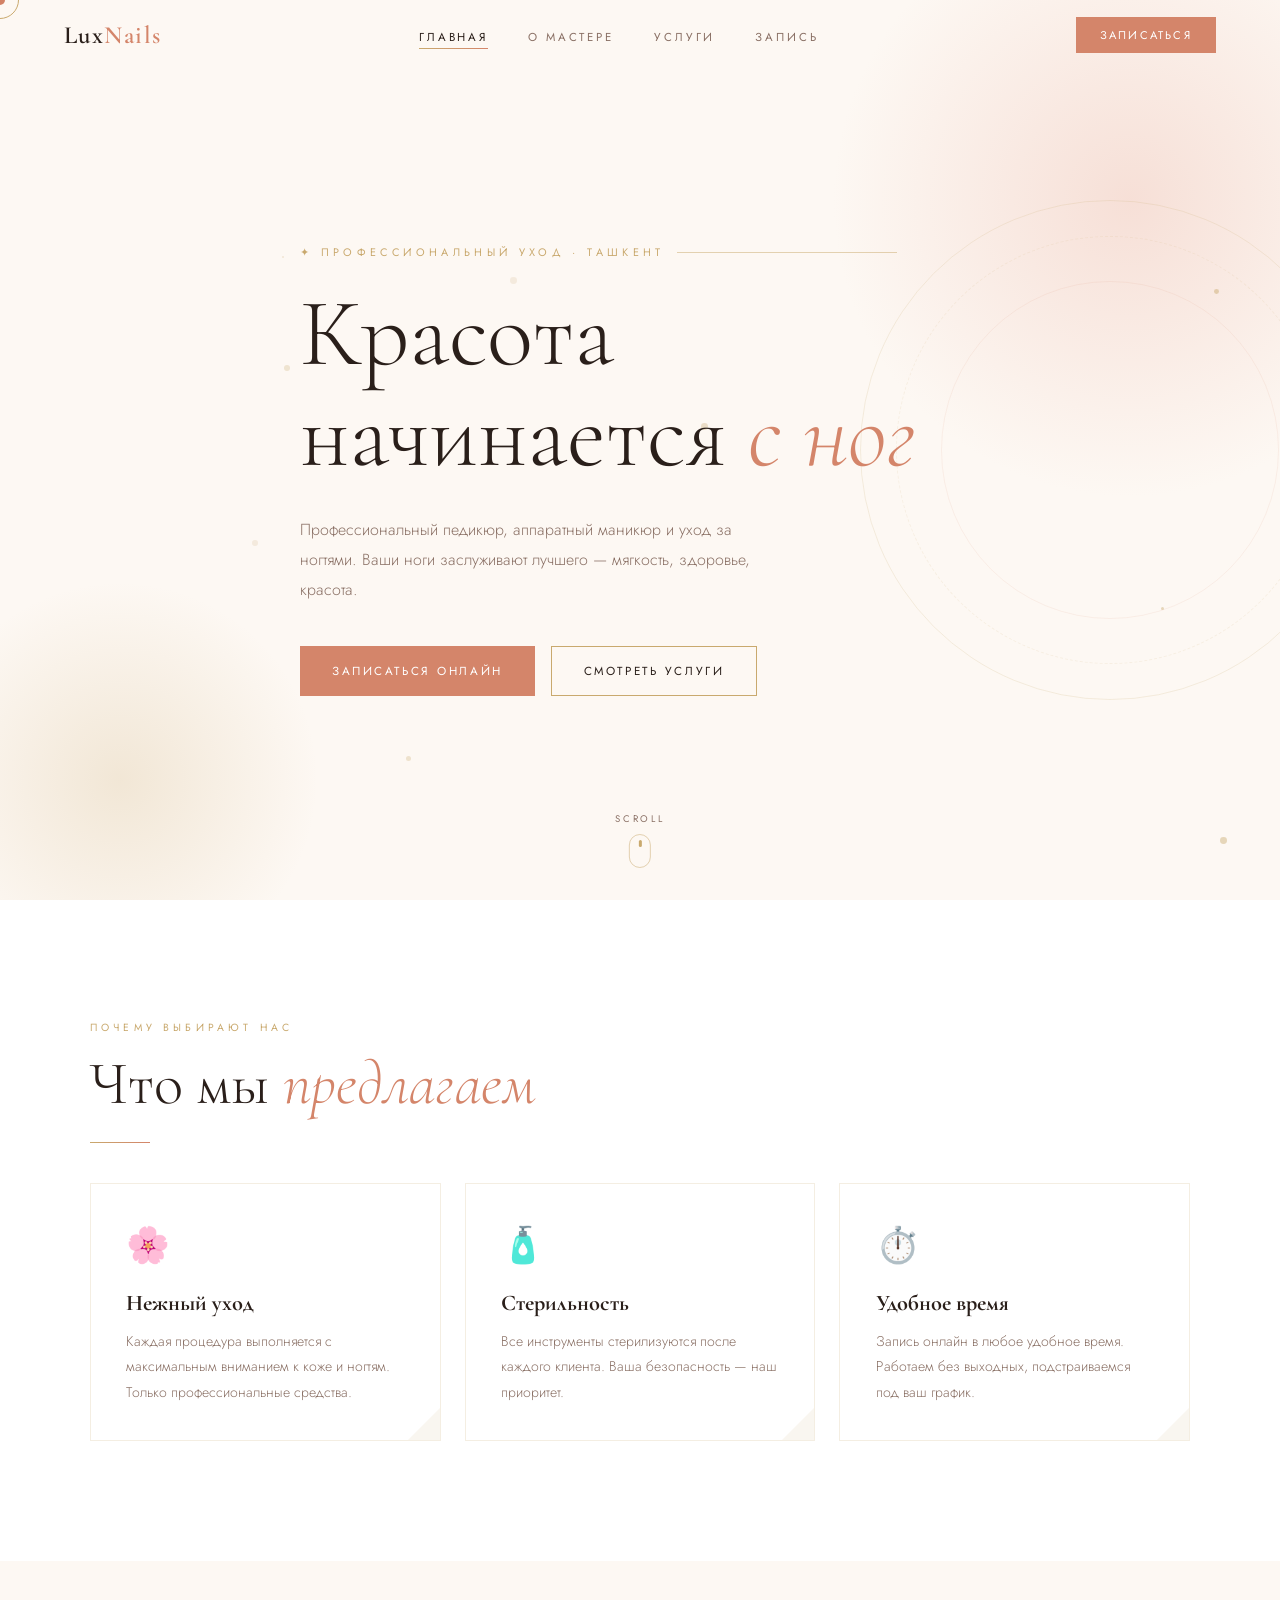
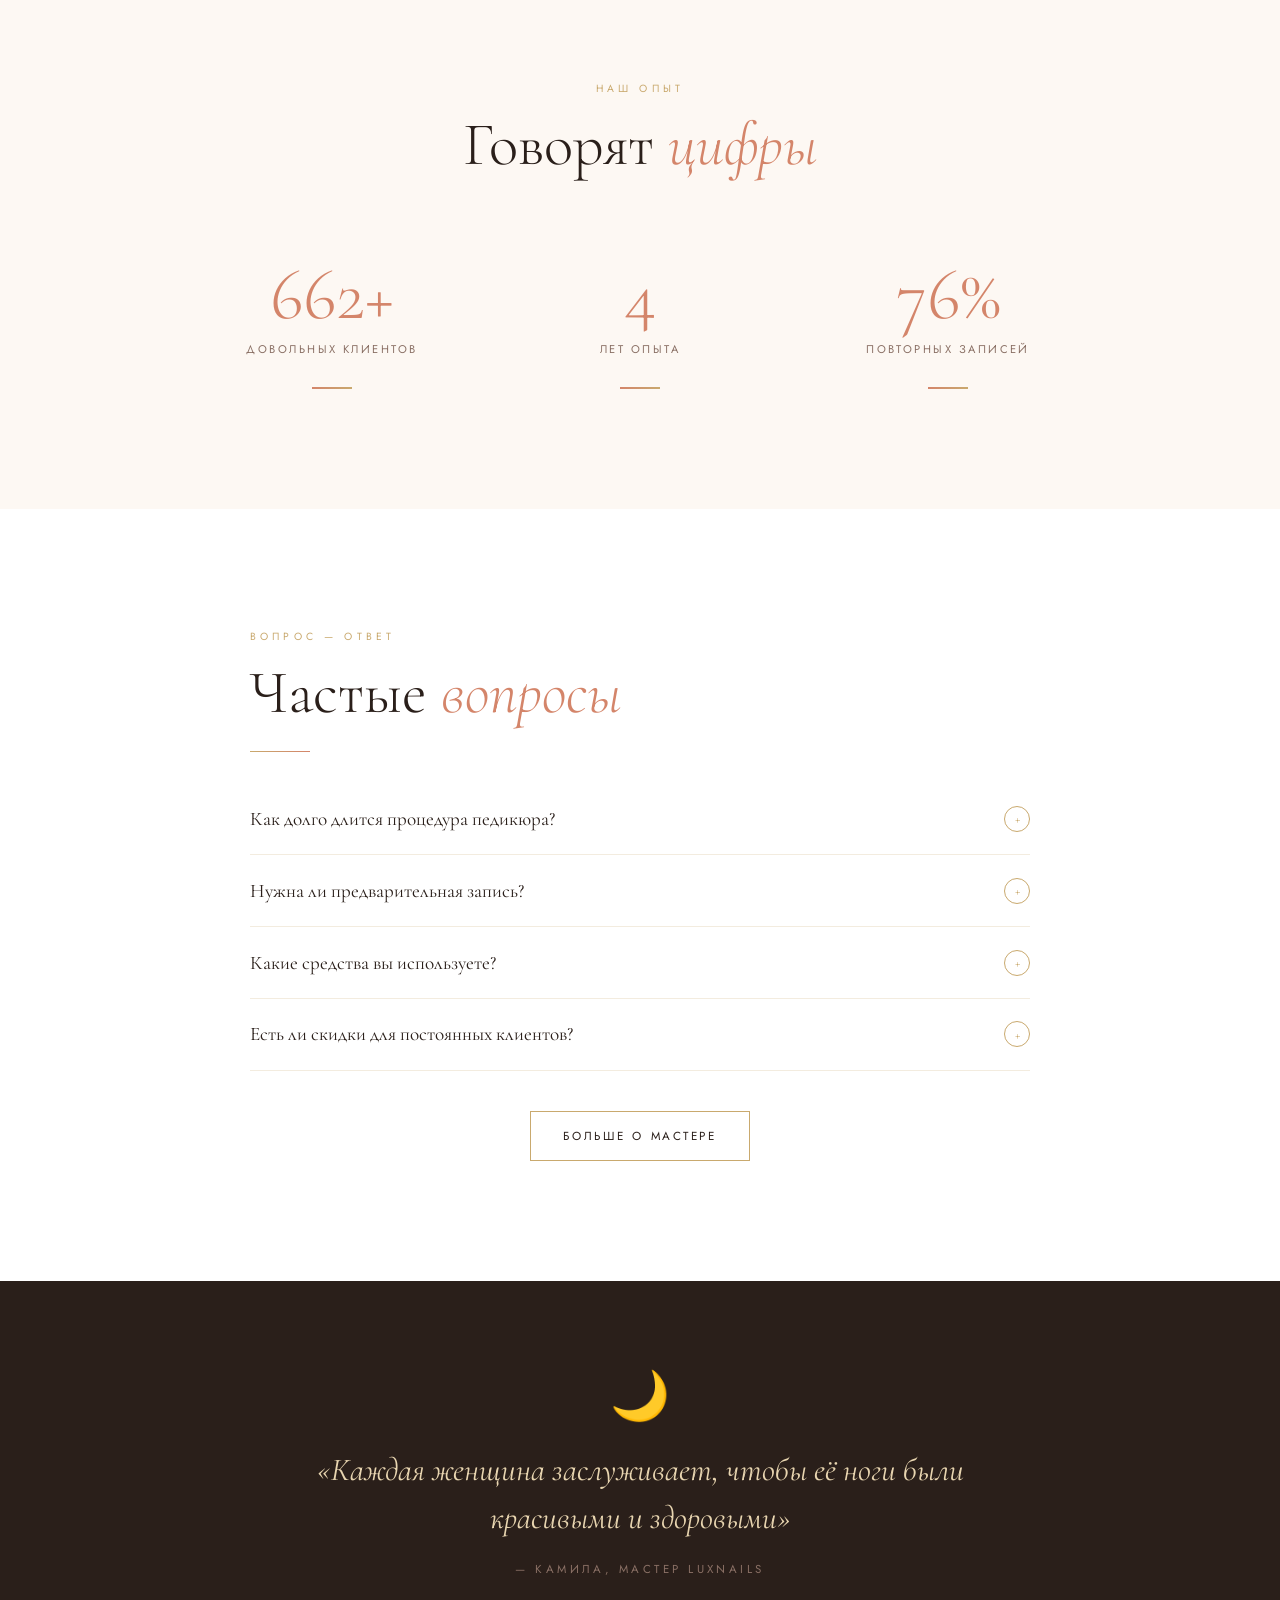
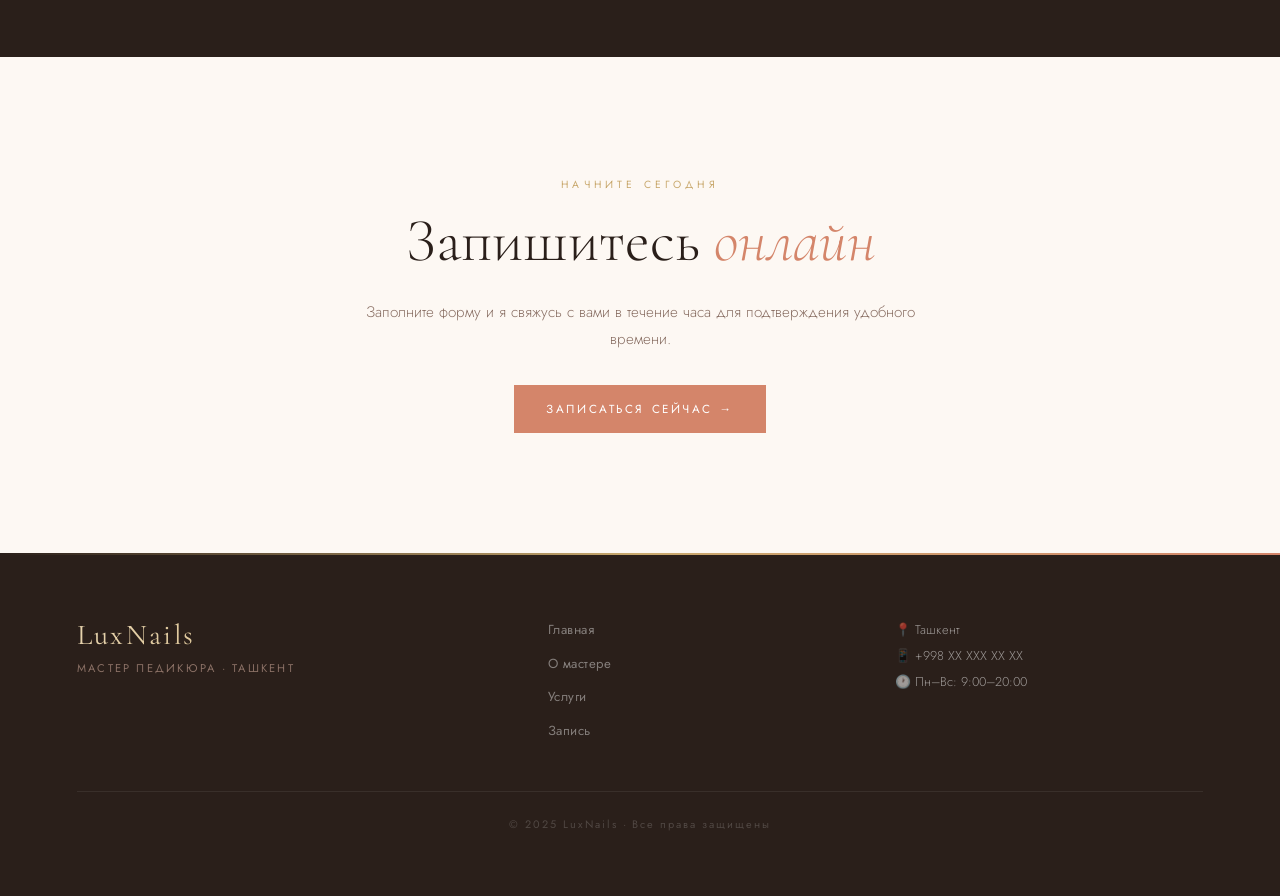
==== index.html @ 2eb55eff "html css js" ====
<!DOCTYPE html>
<html lang="ru">

<head>
    <meta charset="UTF-8" />
    <meta name="viewport" content="width=device-width, initial-scale=1.0" />
    <title>LuxNails — Мастер педикюра</title>
    <link rel="stylesheet" href="main.css" />
</head>

<body>

    <!-- CURSOR -->
    <div id="cursor"></div>
    <div id="cursor-ring"></div>

    <!-- LOADER -->
    <div id="loader">
        <div class="loader-logo">LuxNails</div>
        <div class="loader-line"></div>
        <div class="loader-sub">Мастер по уходу за ногами</div>
    </div>

    <!-- NAV -->
    <nav>
        <a href="index.html" class="nav-logo">Lux<span>Nails</span></a>
        <ul class="nav-links">
            <li><a href="index.html">Главная</a></li>
            <li><a href="about.html">О мастере</a></li>
            <li><a href="services.html">Услуги</a></li>
            <li><a href="booking.html">Запись</a></li>
        </ul>
        <a href="booking.html" class="nav-book"><span class="nb-text">Записаться</span></a>
        <button class="nav-burger" aria-label="Меню"><span></span><span></span><span></span></button>
    </nav>

    <!-- HERO -->
    <section class="hero">
        <div class="hero-bg"></div>
        <div class="hero-ornament"></div>

        <div class="hero-content">
            <p class="hero-eyebrow">✦ Профессиональный уход · Ташкент</p>
            <h1 class="hero-title">
                Красота<br>
                начинается <em>с ног</em>
            </h1>
            <p class="hero-text">
                Профессиональный педикюр, аппаратный маникюр и уход за ногтями.
                Ваши ноги заслуживают лучшего — мягкость, здоровье, красота.
            </p>
            <div class="btn-group">
                <a href="booking.html" class="btn-primary"><span>Записаться онлайн</span></a>
                <a href="services.html" class="btn-outline">Смотреть услуги</a>
            </div>
        </div>

        <div class="scroll-indicator">
            <span>Scroll</span>
            <div class="scroll-mouse"></div>
        </div>
    </section>

    <!-- INTRO CARDS -->
    <section style="background:var(--white);">
        <div style="max-width:1100px;margin:0 auto;">
            <p class="section-label reveal">Почему выбирают нас</p>
            <h2 class="section-title reveal">Что мы <em>предлагаем</em></h2>
            <div class="section-line reveal"></div>

            <div class="grid-3" style="margin-top:2.5rem;">
                <div class="card reveal reveal-delay-1">
                    <span class="card-icon">🌸</span>
                    <h3 class="card-title">Нежный уход</h3>
                    <p class="card-text">Каждая процедура выполняется с максимальным вниманием к коже и ногтям. Только
                        профессиональные средства.</p>
                </div>
                <div class="card reveal reveal-delay-2">
                    <span class="card-icon">🧴</span>
                    <h3 class="card-title">Стерильность</h3>
                    <p class="card-text">Все инструменты стерилизуются после каждого клиента. Ваша безопасность — наш
                        приоритет.</p>
                </div>
                <div class="card reveal reveal-delay-3">
                    <span class="card-icon">⏱️</span>
                    <h3 class="card-title">Удобное время</h3>
                    <p class="card-text">Запись онлайн в любое удобное время. Работаем без выходных, подстраиваемся под
                        ваш график.</p>
                </div>
            </div>
        </div>
    </section>

    <!-- NUMBERS -->
    <section style="background:var(--cream);">
        <div style="max-width:900px;margin:0 auto;text-align:center;">
            <p class="section-label reveal">Наш опыт</p>
            <h2 class="section-title reveal" style="margin-bottom:3rem;">Говорят <em>цифры</em></h2>
            <div class="grid-3">
                <div class="stat-block reveal reveal-delay-1">
                    <div class="stat-num"><span data-count="847">0</span>+</div>
                    <div class="stat-label">Довольных клиентов</div>
                </div>
                <div class="stat-block reveal reveal-delay-2">
                    <div class="stat-num"><span data-count="6">0</span></div>
                    <div class="stat-label">Лет опыта</div>
                </div>
                <div class="stat-block reveal reveal-delay-3">
                    <div class="stat-num"><span data-count="98">0</span>%</div>
                    <div class="stat-label">Повторных записей</div>
                </div>
            </div>
        </div>
    </section>

    <!-- FAQ PREVIEW -->
    <section style="background:var(--white);">
        <div style="max-width:780px;margin:0 auto;">
            <p class="section-label reveal">Вопрос — ответ</p>
            <h2 class="section-title reveal">Частые <em>вопросы</em></h2>
            <div class="section-line reveal"></div>

            <div style="margin-top:2rem;">
                <div class="faq-item reveal">
                    <button class="faq-question">
                        Как долго длится процедура педикюра?
                        <span class="faq-arrow">+</span>
                    </button>
                    <div class="faq-answer">
                        Стандартный педикюр занимает от 60 до 90 минут. Аппаратный педикюр — около 75 минут. Точное
                        время зависит от состояния кожи и ногтей и согласовывается при записи.
                    </div>
                </div>

                <div class="faq-item reveal reveal-delay-1">
                    <button class="faq-question">
                        Нужна ли предварительная запись?
                        <span class="faq-arrow">+</span>
                    </button>
                    <div class="faq-answer">
                        Да, предварительная запись обязательна — чтобы я могла выделить для вас достаточно времени.
                        Записаться можно онлайн через форму на сайте, или написать мне в Telegram.
                    </div>
                </div>

                <div class="faq-item reveal reveal-delay-2">
                    <button class="faq-question">
                        Какие средства вы используете?
                        <span class="faq-arrow">+</span>
                    </button>
                    <div class="faq-answer">
                        Использую только профессиональные средства брендов Sally Hansen, OPI, Essie и корейских марок.
                        Все средства гипоаллергенные, без вредных компонентов.
                    </div>
                </div>

                <div class="faq-item reveal reveal-delay-3">
                    <button class="faq-question">
                        Есть ли скидки для постоянных клиентов?
                        <span class="faq-arrow">+</span>
                    </button>
                    <div class="faq-answer">
                        Да! После 5-й процедуры вы получаете карту постоянного клиента со скидкой 10% на все услуги.
                        Также действуют сезонные акции — следите за обновлениями.
                    </div>
                </div>
            </div>

            <div style="text-align:center;margin-top:2.5rem;" class="reveal">
                <a href="about.html" class="btn-outline">Больше о мастере</a>
            </div>
        </div>
    </section>

    <!-- QUOTE -->
    <section style="background:var(--dark);padding:5rem 4vw;">
        <div style="max-width:700px;margin:0 auto;text-align:center;" class="reveal">
            <p style="font-size:3rem;margin-bottom:1rem;">🌙</p>
            <p
                style="font-family:'Cormorant Garamond',serif;font-size:clamp(1.4rem,3vw,2rem);font-style:italic;color:var(--gold-light);line-height:1.5;margin-bottom:1.2rem;">
                «Каждая женщина заслуживает, чтобы её ноги были красивыми и здоровыми»
            </p>
            <p style="font-size:0.72rem;letter-spacing:0.3em;text-transform:uppercase;color:var(--muted);">— Камила,
                мастер LuxNails</p>
        </div>
    </section>

    <!-- CTA -->
    <section style="background:var(--cream);text-align:center;">
        <div style="max-width:600px;margin:0 auto;" class="reveal">
            <p class="section-label">Начните сегодня</p>
            <h2 class="section-title">Запишитесь <em>онлайн</em></h2>
            <p style="font-size:0.95rem;font-weight:300;color:var(--muted);line-height:1.8;margin-bottom:2rem;">
                Заполните форму и я свяжусь с вами в течение часа для подтверждения удобного времени.
            </p>
            <a href="booking.html" class="btn-primary"><span>Записаться сейчас →</span></a>
        </div>
    </section>

    <!-- FOOTER -->
    <footer>
        <div>
            <div class="footer-brand">LuxNails</div>
            <div class="footer-tagline">Мастер педикюра · Ташкент</div>
        </div>
        <ul class="footer-links">
            <li><a href="index.html">Главная</a></li>
            <li><a href="about.html">О мастере</a></li>
            <li><a href="services.html">Услуги</a></li>
            <li><a href="booking.html">Запись</a></li>
        </ul>
        <div>
            <p style="font-size:0.8rem;color:rgba(255,255,255,0.55);line-height:2;font-weight:300;">
                📍 Ташкент<br>
                📱 +998 XX XXX XX XX<br>
                🕐 Пн–Вс: 9:00–20:00
            </p>
        </div>
        <div class="footer-bottom">© 2025 LuxNails · Все права защищены</div>
    </footer>

    <script src="app.js"></script>
</body>

</html>
---- main.css ----
@import url('https://fonts.googleapis.com/css2?family=Cormorant+Garamond:ital,wght@0,300;0,400;0,600;1,300;1,400&family=Jost:wght@200;300;400;500&display=swap');

/* ══════════════════════════════════
   CSS VARIABLES
══════════════════════════════════ */
:root {
    --cream: #fdf8f3;
    --blush: #f2cfc4;
    --rose: #d4856a;
    --deep-rose: #b5604a;
    --gold: #c9a96e;
    --gold-light: #e8d5b0;
    --dark: #2a1f1a;
    --muted: #8a7065;
    --white: #ffffff;
    --nav-h: 70px;
}

*,
*::before,
*::after {
    margin: 0;
    padding: 0;
    box-sizing: border-box;
}

html {
    scroll-behavior: smooth;
    -webkit-tap-highlight-color: transparent;
}

body {
    font-family: 'Jost', sans-serif;
    background: var(--cream);
    color: var(--dark);
    overflow-x: hidden;
    cursor: none;
}

@media (hover: none) {
    body {
        cursor: auto;
    }
}

/* ══════════════════════════════════
   KEYFRAMES
══════════════════════════════════ */
@keyframes fadeUp {
    from {
        opacity: 0;
        transform: translateY(22px)
    }

    to {
        opacity: 1;
        transform: translateY(0)
    }
}

@keyframes fadeIn {
    from {
        opacity: 0
    }

    to {
        opacity: 1
    }
}

@keyframes fadeLeft {
    from {
        opacity: 0;
        transform: translateX(30px)
    }

    to {
        opacity: 1;
        transform: translateX(0)
    }
}

@keyframes scaleIn {
    from {
        opacity: 0;
        transform: scale(0.9)
    }

    to {
        opacity: 1;
        transform: scale(1)
    }
}

@keyframes loaderPulse {

    0%,
    100% {
        opacity: 0.5
    }

    50% {
        opacity: 1
    }
}

@keyframes loaderBar {
    to {
        width: 220px
    }
}

@keyframes loaderDots {

    0%,
    80%,
    100% {
        transform: scale(0);
        opacity: 0
    }

    40% {
        transform: scale(1);
        opacity: 1
    }
}

@keyframes shimmer {
    0% {
        background-position: 200% center
    }

    100% {
        background-position: -200% center
    }
}

@keyframes float {

    0%,
    100% {
        transform: translateY(0)
    }

    50% {
        transform: translateY(-14px)
    }
}

@keyframes floatP {

    0%,
    100% {
        transform: translateY(0) scale(1);
        opacity: 0.5
    }

    33% {
        transform: translateY(-30px) scale(1.2);
        opacity: 1
    }

    66% {
        transform: translateY(15px) scale(0.8);
        opacity: 0.3
    }
}

@keyframes spin {
    to {
        transform: rotate(360deg)
    }
}

@keyframes pulse {

    0%,
    100% {
        transform: scale(1)
    }

    50% {
        transform: scale(1.06)
    }
}

@keyframes ripple {
    to {
        transform: scale(4);
        opacity: 0
    }
}

@keyframes gradShift {

    0%,
    100% {
        background-position: 0% 50%
    }

    50% {
        background-position: 100% 50%
    }
}

@keyframes menuOpen {
    from {
        opacity: 0;
        transform: translateX(100%)
    }

    to {
        opacity: 1;
        transform: translateX(0)
    }
}

@keyframes navItemIn {
    from {
        opacity: 0;
        transform: translateX(40px)
    }

    to {
        opacity: 1;
        transform: translateX(0)
    }
}

@keyframes orbFloat {

    0%,
    100% {
        transform: translate(0, 0) scale(1)
    }

    33% {
        transform: translate(20px, -30px) scale(1.05)
    }

    66% {
        transform: translate(-15px, 20px) scale(0.95)
    }
}

@keyframes borderFlow {
    0% {
        background-position: 0% 50%
    }

    100% {
        background-position: 200% 50%
    }
}

@keyframes tickIn {
    from {
        transform: scale(0) rotate(-45deg);
        opacity: 0
    }

    to {
        transform: scale(1) rotate(0deg);
        opacity: 1
    }
}

/* ══════════════════════════════════
   CUSTOM CURSOR (desktop only)
══════════════════════════════════ */
#cursor {
    width: 10px;
    height: 10px;
    background: var(--rose);
    border-radius: 50%;
    position: fixed;
    top: 0;
    left: 0;
    pointer-events: none;
    z-index: 9999;
    transform: translate(-50%, -50%);
    transition: transform 0.15s ease, background 0.3s;
    mix-blend-mode: multiply;
}

#cursor-ring {
    width: 38px;
    height: 38px;
    border: 1.5px solid var(--gold);
    border-radius: 50%;
    position: fixed;
    top: 0;
    left: 0;
    pointer-events: none;
    z-index: 9998;
    transform: translate(-50%, -50%);
    transition: width 0.3s, height 0.3s, opacity 0.3s, border-color 0.3s;
}

body.cursor-hover #cursor {
    transform: translate(-50%, -50%) scale(0);
}

body.cursor-hover #cursor-ring {
    width: 62px;
    height: 62px;
    border-color: var(--rose);
    opacity: 0.55;
}

body.cursor-click #cursor {
    transform: translate(-50%, -50%) scale(3);
    background: var(--gold);
}

@media (hover: none) {

    #cursor,
    #cursor-ring {
        display: none;
    }
}

/* ══════════════════════════════════
   PAGE TRANSITION
══════════════════════════════════ */
#page-transition {
    position: fixed;
    inset: 0;
    background: var(--dark);
    z-index: 9990;
    transform: translateY(100%);
    transition: transform 0.5s cubic-bezier(0.77, 0, 0.175, 1);
    pointer-events: none;
}

#page-transition.active {
    transform: translateY(0);
}

/* ══════════════════════════════════
   LOADER
══════════════════════════════════ */
#loader {
    position: fixed;
    inset: 0;
    background: var(--dark);
    display: flex;
    flex-direction: column;
    align-items: center;
    justify-content: center;
    z-index: 10000;
    transition: opacity 0.9s ease, visibility 0.9s ease;
}

#loader.hidden {
    opacity: 0;
    visibility: hidden;
    pointer-events: none;
}

.loader-logo {
    font-family: 'Cormorant Garamond', serif;
    font-size: clamp(2.5rem, 8vw, 4.5rem);
    color: transparent;
    background: linear-gradient(135deg, var(--gold-light), var(--gold), var(--blush));
    background-size: 300% 300%;
    -webkit-background-clip: text;
    background-clip: text;
    letter-spacing: 0.14em;
    animation: loaderPulse 2s ease-in-out infinite, gradShift 3s ease infinite;
}

.loader-line {
    width: 0;
    height: 1px;
    background: linear-gradient(90deg, transparent, var(--gold), transparent);
    margin-top: 2rem;
    animation: loaderBar 1.6s cubic-bezier(0.25, 0.46, 0.45, 0.94) forwards 0.4s;
}

.loader-dots {
    display: flex;
    gap: 6px;
    margin-top: 1.5rem;
}

.loader-dots span {
    width: 5px;
    height: 5px;
    border-radius: 50%;
    background: var(--gold);
    animation: loaderDots 1.4s ease-in-out infinite;
}

.loader-dots span:nth-child(2) {
    animation-delay: 0.2s;
}

.loader-dots span:nth-child(3) {
    animation-delay: 0.4s;
}

.loader-sub {
    font-size: 0.64rem;
    letter-spacing: 0.42em;
    color: var(--muted);
    margin-top: 1rem;
    text-transform: uppercase;
    opacity: 0;
    animation: fadeUp 0.8s ease forwards 1.2s;
}

/* ══════════════════════════════════
   NAVIGATION
══════════════════════════════════ */
nav {
    position: fixed;
    top: 0;
    left: 0;
    right: 0;
    z-index: 1000;
    height: var(--nav-h);
    padding: 0 5vw;
    display: flex;
    align-items: center;
    justify-content: space-between;
    transition: background 0.4s, backdrop-filter 0.4s, box-shadow 0.4s;
}

nav.scrolled {
    background: rgba(253, 248, 243, 0.95);
    backdrop-filter: blur(18px);
    -webkit-backdrop-filter: blur(18px);
    box-shadow: 0 1px 30px rgba(180, 96, 74, 0.09);
}

.nav-logo {
    font-family: 'Cormorant Garamond', serif;
    font-size: 1.55rem;
    font-weight: 600;
    color: var(--dark);
    text-decoration: none;
    letter-spacing: 0.06em;
    position: relative;
    z-index: 1100;
    transition: transform 0.3s;
}

.nav-logo:hover {
    transform: scale(1.03);
}

.nav-logo span {
    color: var(--rose);
}

.nav-links {
    display: flex;
    gap: 2.5rem;
    list-style: none;
}

.nav-links a {
    font-size: 0.72rem;
    letter-spacing: 0.25em;
    text-transform: uppercase;
    color: var(--muted);
    text-decoration: none;
    position: relative;
    transition: color 0.3s;
}

.nav-links a::after {
    content: '';
    position: absolute;
    bottom: -4px;
    left: 0;
    width: 0;
    height: 1px;
    background: linear-gradient(90deg, var(--gold), var(--rose));
    transition: width 0.38s ease;
}

.nav-links a:hover,
.nav-links a.active {
    color: var(--dark);
}

.nav-links a:hover::after,
.nav-links a.active::after {
    width: 100%;
}

.nav-book {
    font-size: 0.7rem;
    letter-spacing: 0.2em;
    text-transform: uppercase;
    color: var(--white);
    background: var(--rose);
    padding: 0.65rem 1.5rem;
    text-decoration: none;
    position: relative;
    overflow: hidden;
    transition: transform 0.2s, box-shadow 0.3s;
    animation: glowPulse 3s ease-in-out infinite 4s;
}

@keyframes glowPulse {

    0%,
    100% {
        box-shadow: 0 0 0 0 rgba(212, 133, 106, 0.4)
    }

    50% {
        box-shadow: 0 0 20px 8px rgba(212, 133, 106, 0)
    }
}

.nav-book::before {
    content: '';
    position: absolute;
    inset: 0;
    background: var(--deep-rose);
    transform: translateX(-101%);
    transition: transform 0.42s cubic-bezier(0.77, 0, 0.175, 1);
}

.nav-book .nb-text {
    position: relative;
    z-index: 1;
}

.nav-book:hover::before {
    transform: translateX(0);
}

.nav-book:hover {
    transform: translateY(-2px);
    box-shadow: 0 8px 25px rgba(212, 133, 106, 0.4);
}

/* ── BURGER ── */
.nav-burger {
    display: none;
    flex-direction: column;
    gap: 5px;
    width: 30px;
    background: none;
    border: none;
    cursor: pointer;
    padding: 4px;
    position: relative;
    z-index: 1100;
}

.nav-burger span {
    display: block;
    height: 1.5px;
    background: var(--dark);
    border-radius: 2px;
    transition: transform 0.42s cubic-bezier(0.77, 0, 0.175, 1), opacity 0.3s, width 0.3s;
    transform-origin: center;
}

.nav-burger span:nth-child(2) {
    width: 65%;
}

.nav-burger.open span:nth-child(1) {
    transform: rotate(45deg) translate(4.5px, 4.5px);
}

.nav-burger.open span:nth-child(2) {
    opacity: 0;
    transform: translateX(-12px);
}

.nav-burger.open span:nth-child(3) {
    transform: rotate(-45deg) translate(4.5px, -4.5px);
}

/* ── MOBILE MENU ── */
.mobile-menu {
    display: none;
    position: fixed;
    inset: 0;
    background: var(--dark);
    z-index: 1050;
    flex-direction: column;
    align-items: center;
    justify-content: center;
    padding: 2rem;
}

.mobile-menu.open {
    display: flex;
    animation: menuOpen 0.48s cubic-bezier(0.77, 0, 0.175, 1) forwards;
}

.mobile-menu-links {
    list-style: none;
    text-align: center;
    width: 100%;
}

.mobile-menu-links li {
    opacity: 0;
    border-bottom: 1px solid rgba(201, 169, 110, 0.1);
}

.mobile-menu.open .mobile-menu-links li {
    animation: navItemIn 0.5s ease forwards;
}

.mobile-menu.open .mobile-menu-links li:nth-child(1) {
    animation-delay: 0.1s;
}

.mobile-menu.open .mobile-menu-links li:nth-child(2) {
    animation-delay: 0.18s;
}

.mobile-menu.open .mobile-menu-links li:nth-child(3) {
    animation-delay: 0.26s;
}

.mobile-menu.open .mobile-menu-links li:nth-child(4) {
    animation-delay: 0.34s;
}

.mobile-menu-links a {
    display: block;
    padding: 1.4rem 0;
    font-family: 'Cormorant Garamond', serif;
    font-size: clamp(1.8rem, 8vw, 2.8rem);
    font-weight: 300;
    color: var(--gold-light);
    text-decoration: none;
    letter-spacing: 0.05em;
    transition: color 0.3s, letter-spacing 0.3s;
}

.mobile-menu-links a:hover {
    color: var(--rose);
    letter-spacing: 0.12em;
}

.mobile-menu-book {
    margin-top: 2.5rem;
    opacity: 0;
    font-size: 0.75rem;
    letter-spacing: 0.25em;
    text-transform: uppercase;
    color: var(--white);
    background: var(--rose);
    padding: 1rem 2.5rem;
    text-decoration: none;
    display: inline-block;
}

.mobile-menu.open .mobile-menu-book {
    animation: navItemIn 0.5s ease forwards 0.44s;
}

.mobile-menu-tagline {
    position: absolute;
    bottom: 2rem;
    left: 0;
    right: 0;
    text-align: center;
    font-size: 0.62rem;
    letter-spacing: 0.38em;
    text-transform: uppercase;
    color: rgba(201, 169, 110, 0.3);
    opacity: 0;
}

.mobile-menu.open .mobile-menu-tagline {
    animation: fadeIn 0.6s ease forwards 0.6s;
}

/* ══════════════════════════════════
   HERO
══════════════════════════════════ */
.hero {
    min-height: 100dvh;
    display: grid;
    place-items: center;
    position: relative;
    overflow: hidden;
    padding: calc(var(--nav-h) + 40px) 6vw 60px;
}

.hero-bg {
    position: absolute;
    inset: 0;
    background: var(--cream);
    overflow: hidden;
}

.hero-bg::before {
    content: '';
    position: absolute;
    width: 600px;
    height: 600px;
    border-radius: 50%;
    background: radial-gradient(circle, rgba(242, 207, 196, 0.6) 0%, transparent 70%);
    right: -150px;
    top: -100px;
    animation: orbFloat 12s ease-in-out infinite;
}

.hero-bg::after {
    content: '';
    position: absolute;
    width: 400px;
    height: 400px;
    border-radius: 50%;
    background: radial-gradient(circle, rgba(201, 169, 110, 0.22) 0%, transparent 70%);
    left: -80px;
    bottom: -80px;
    animation: orbFloat 18s ease-in-out infinite reverse;
}

.hero-ornament {
    position: absolute;
    width: min(500px, 90vw);
    height: min(500px, 90vw);
    border-radius: 50%;
    border: 1px solid rgba(201, 169, 110, 0.18);
    right: -80px;
    top: 50%;
    transform: translateY(-50%);
    animation: spin 60s linear infinite;
}

.hero-ornament::before {
    content: '';
    position: absolute;
    inset: 35px;
    border-radius: 50%;
    border: 1px dashed rgba(201, 169, 110, 0.12);
}

.hero-ornament::after {
    content: '';
    position: absolute;
    inset: 80px;
    border-radius: 50%;
    border: 1px solid rgba(212, 133, 106, 0.1);
}

.hero-content {
    position: relative;
    z-index: 2;
    max-width: 680px;
    width: 100%;
}

.hero-eyebrow {
    font-size: 0.68rem;
    letter-spacing: 0.4em;
    text-transform: uppercase;
    color: var(--gold);
    margin-bottom: 1.5rem;
    opacity: 0;
    animation: fadeLeft 0.8s ease forwards 0.35s;
    display: flex;
    align-items: center;
    gap: 0.8rem;
}

.hero-eyebrow::after {
    content: '';
    display: block;
    width: 0;
    height: 1px;
    background: var(--gold);
    opacity: 0.5;
    animation: loaderBar 0.8s ease forwards 0.9s;
}

.hero-title {
    font-family: 'Cormorant Garamond', serif;
    font-size: clamp(2.8rem, 9vw, 6rem);
    font-weight: 300;
    line-height: 1.05;
    color: var(--dark);
    margin-bottom: 1.8rem;
    opacity: 0;
    animation: fadeUp 1s ease forwards 0.5s;
}

.hero-title em {
    font-style: italic;
    color: var(--rose);
}

.hero-title strong {
    font-weight: 600;
    display: block;
}

.hero-text {
    font-size: clamp(0.88rem, 2.5vw, 1rem);
    font-weight: 300;
    line-height: 1.9;
    color: var(--muted);
    max-width: 480px;
    margin-bottom: 2.5rem;
    opacity: 0;
    animation: fadeUp 0.9s ease forwards 0.7s;
}

/* ══════════════════════════════════
   BUTTONS
══════════════════════════════════ */
.btn-group {
    display: flex;
    gap: 1rem;
    flex-wrap: wrap;
    opacity: 0;
    animation: fadeUp 0.9s ease forwards 0.9s;
}

.btn-primary {
    display: inline-flex;
    align-items: center;
    gap: 0.7rem;
    font-size: 0.73rem;
    letter-spacing: 0.22em;
    text-transform: uppercase;
    color: var(--white);
    background: var(--rose);
    padding: 1rem 2rem;
    text-decoration: none;
    border: none;
    cursor: pointer;
    position: relative;
    overflow: hidden;
    transition: transform 0.25s, box-shadow 0.3s;
    -webkit-tap-highlight-color: transparent;
}

.btn-primary::before {
    content: '';
    position: absolute;
    inset: 0;
    background: var(--deep-rose);
    transform: translateX(-101%);
    transition: transform 0.44s cubic-bezier(0.77, 0, 0.175, 1);
}

.btn-primary span {
    position: relative;
    z-index: 1;
}

.btn-primary:hover::before {
    transform: translateX(0);
}

.btn-primary:hover {
    box-shadow: 0 10px 35px rgba(212, 133, 106, 0.4);
    transform: translateY(-3px);
}

.btn-primary:active {
    transform: translateY(-1px);
}

.btn-outline {
    display: inline-flex;
    align-items: center;
    gap: 0.7rem;
    font-size: 0.73rem;
    letter-spacing: 0.22em;
    text-transform: uppercase;
    color: var(--dark);
    background: transparent;
    padding: 1rem 2rem;
    text-decoration: none;
    border: 1px solid var(--gold);
    cursor: pointer;
    position: relative;
    overflow: hidden;
    transition: color 0.3s, transform 0.25s;
    -webkit-tap-highlight-color: transparent;
}

.btn-outline::before {
    content: '';
    position: absolute;
    inset: 0;
    background: var(--gold);
    transform: scaleX(0);
    transform-origin: left;
    transition: transform 0.42s cubic-bezier(0.77, 0, 0.175, 1);
}

.btn-outline span {
    position: relative;
    z-index: 1;
}

.btn-outline:hover {
    color: var(--white);
    transform: translateY(-2px);
}

.btn-outline:hover::before {
    transform: scaleX(1);
}

/* ══════════════════════════════════
   SECTIONS
══════════════════════════════════ */
section {
    padding: clamp(50px, 10vw, 120px) clamp(20px, 6vw, 80px);
}

.section-inner {
    max-width: 1100px;
    margin: 0 auto;
}

.section-label {
    font-size: 0.65rem;
    letter-spacing: 0.4em;
    text-transform: uppercase;
    color: var(--gold);
    margin-bottom: 1rem;
}

.section-title {
    font-family: 'Cormorant Garamond', serif;
    font-size: clamp(2rem, 6vw, 3.8rem);
    font-weight: 300;
    line-height: 1.1;
    color: var(--dark);
    margin-bottom: 1.5rem;
}

.section-title em {
    font-style: italic;
    color: var(--rose);
}

.section-line {
    width: 0;
    height: 1px;
    background: linear-gradient(90deg, var(--gold), var(--rose));
    margin: 1.5rem 0;
    transition: width 1.2s cubic-bezier(0.25, 0.46, 0.45, 0.94);
}

.section-line.visible {
    width: 60px;
}

/* ══════════════════════════════════
   CARDS
══════════════════════════════════ */
.card {
    background: var(--white);
    padding: 2.2rem;
    border: 1px solid rgba(201, 169, 110, 0.2);
    position: relative;
    overflow: hidden;
    transition: transform 0.42s ease, box-shadow 0.42s ease;
}

.card::before {
    content: '';
    position: absolute;
    top: 0;
    left: 0;
    width: 3px;
    height: 0;
    background: linear-gradient(180deg, var(--rose), var(--gold));
    transition: height 0.5s ease;
}

.card::after {
    content: '';
    position: absolute;
    bottom: 0;
    right: 0;
    width: 0;
    height: 0;
    border-style: solid;
    border-width: 0 0 32px 32px;
    border-color: transparent transparent rgba(201, 169, 110, 0.1) transparent;
    transition: border-width 0.35s ease;
}

.card:hover {
    transform: translateY(-8px);
    box-shadow: 0 24px 60px rgba(42, 31, 26, 0.1);
}

.card:hover::before {
    height: 100%;
}

.card:hover::after {
    border-width: 0 0 52px 52px;
}

.card-icon {
    font-size: 2.2rem;
    margin-bottom: 1.2rem;
    display: block;
    animation: float 4s ease-in-out infinite;
}

.card:nth-child(2) .card-icon {
    animation-delay: 0.6s;
}

.card:nth-child(3) .card-icon {
    animation-delay: 1.2s;
}

.card-title {
    font-family: 'Cormorant Garamond', serif;
    font-size: 1.4rem;
    color: var(--dark);
    margin-bottom: 0.8rem;
}

.card-text {
    font-size: 0.88rem;
    font-weight: 300;
    line-height: 1.8;
    color: var(--muted);
}

/* ══════════════════════════════════
   GRID LAYOUTS
══════════════════════════════════ */
.grid-3 {
    display: grid;
    grid-template-columns: repeat(auto-fit, minmax(250px, 1fr));
    gap: 1.5rem;
}

.grid-2 {
    display: grid;
    grid-template-columns: repeat(auto-fit, minmax(300px, 1fr));
    gap: 2rem;
}

.grid-2-fixed {
    display: grid;
    grid-template-columns: 1fr 1fr;
    gap: 4rem;
    align-items: start;
}

/* ══════════════════════════════════
   DIVIDER
══════════════════════════════════ */
.divider {
    display: flex;
    align-items: center;
    gap: 1.5rem;
    margin: 2.5rem 0;
}

.divider::before,
.divider::after {
    content: '';
    flex: 1;
    height: 1px;
    background: linear-gradient(90deg, transparent, var(--gold-light), transparent);
}

.divider-icon {
    color: var(--gold);
    font-size: 1.3rem;
    animation: pulse 3s ease-in-out infinite;
}

/* ══════════════════════════════════
   SERVICE CARDS
══════════════════════════════════ */
.service-card {
    background: var(--white);
    border: 1px solid rgba(201, 169, 110, 0.2);
    overflow: hidden;
    position: relative;
    transition: transform 0.45s cubic-bezier(0.23, 1, 0.32, 1), box-shadow 0.45s;
}

.service-card::after {
    content: '';
    position: absolute;
    inset: 0;
    background: linear-gradient(135deg, transparent 60%, rgba(201, 169, 110, 0.06));
    opacity: 0;
    transition: opacity 0.4s;
}

.service-card:hover {
    transform: translateY(-10px) scale(1.015);
    box-shadow: 0 30px 70px rgba(42, 31, 26, 0.12);
}

.service-card:hover::after {
    opacity: 1;
}

.service-img {
    height: 170px;
    display: flex;
    align-items: center;
    justify-content: center;
    font-size: 3.8rem;
    position: relative;
    overflow: hidden;
}

.service-img span {
    transition: transform 0.5s cubic-bezier(0.23, 1, 0.32, 1);
    display: inline-block;
}

.service-card:hover .service-img span {
    transform: scale(1.35) rotate(10deg);
}

.service-body {
    padding: 1.6rem;
}

.service-name {
    font-family: 'Cormorant Garamond', serif;
    font-size: 1.35rem;
    color: var(--dark);
    margin-bottom: 0.5rem;
}

.service-desc {
    font-size: 0.84rem;
    font-weight: 300;
    line-height: 1.75;
    color: var(--muted);
    margin-bottom: 1rem;
}

.service-price {
    font-family: 'Cormorant Garamond', serif;
    font-size: 1.6rem;
    color: var(--rose);
    font-weight: 600;
}

.service-price small {
    font-size: 0.72rem;
    font-family: 'Jost', sans-serif;
    font-weight: 300;
    color: var(--muted);
    margin-left: 0.3rem;
}

/* ══════════════════════════════════
   STATS
══════════════════════════════════ */
.stat-block {
    text-align: center;
    padding: 2rem 1rem;
    position: relative;
}

.stat-block::after {
    content: '';
    position: absolute;
    bottom: 0;
    left: 50%;
    transform: translateX(-50%);
    width: 0;
    height: 2px;
    background: linear-gradient(90deg, var(--rose), var(--gold));
    transition: width 0.9s ease;
}

.stat-block.visible::after {
    width: 40px;
}

.stat-num {
    font-family: 'Cormorant Garamond', serif;
    font-size: clamp(2.8rem, 7vw, 4.5rem);
    font-weight: 300;
    color: var(--rose);
    line-height: 1;
}

.stat-label {
    font-size: 0.7rem;
    letter-spacing: 0.22em;
    text-transform: uppercase;
    color: var(--muted);
    margin-top: 0.6rem;
}

/* ══════════════════════════════════
   QUOTE
══════════════════════════════════ */
.quote-block {
    border-left: 3px solid var(--gold);
    padding: 1.5rem 2rem;
    background: linear-gradient(135deg, rgba(201, 169, 110, 0.07), rgba(212, 133, 106, 0.04));
    margin: 2rem 0;
    position: relative;
    overflow: hidden;
}

.quote-block::before {
    content: '❝';
    position: absolute;
    top: -0.4rem;
    right: 1rem;
    font-size: 4.5rem;
    color: rgba(201, 169, 110, 0.1);
    font-family: Georgia, serif;
    line-height: 1;
    pointer-events: none;
}

.quote-text {
    font-family: 'Cormorant Garamond', serif;
    font-size: clamp(1.05rem, 3vw, 1.3rem);
    font-style: italic;
    color: var(--dark);
    line-height: 1.65;
}

.quote-author {
    font-size: 0.72rem;
    letter-spacing: 0.22em;
    text-transform: uppercase;
    color: var(--gold);
    margin-top: 0.8rem;
}

/* ══════════════════════════════════
   FAQ
══════════════════════════════════ */
.faq-item {
    border-bottom: 1px solid rgba(201, 169, 110, 0.22);
    overflow: hidden;
}

.faq-question {
    width: 100%;
    display: flex;
    align-items: center;
    justify-content: space-between;
    gap: 1rem;
    padding: 1.4rem 0;
    background: none;
    border: none;
    cursor: pointer;
    font-family: 'Cormorant Garamond', serif;
    font-size: clamp(1rem, 3vw, 1.2rem);
    color: var(--dark);
    text-align: left;
    transition: color 0.3s;
}

.faq-question:hover {
    color: var(--rose);
}

.faq-arrow {
    width: 26px;
    height: 26px;
    flex-shrink: 0;
    border: 1px solid var(--gold);
    border-radius: 50%;
    display: flex;
    align-items: center;
    justify-content: center;
    font-size: 0.85rem;
    color: var(--gold);
    transition: transform 0.42s cubic-bezier(0.77, 0, 0.175, 1), background 0.3s, border-color 0.3s, color 0.3s;
}

.faq-item.open .faq-arrow {
    transform: rotate(45deg);
    background: var(--rose);
    border-color: var(--rose);
    color: white;
}

.faq-answer {
    font-size: 0.9rem;
    font-weight: 300;
    line-height: 1.85;
    color: var(--muted);
    max-height: 0;
    overflow: hidden;
    transition: max-height 0.5s cubic-bezier(0.77, 0, 0.175, 1), padding 0.4s;
}

.faq-item.open .faq-answer {
    max-height: 350px;
    padding-bottom: 1.5rem;
}

/* ══════════════════════════════════
   PROGRESS BARS
══════════════════════════════════ */
.progress-item {
    margin-bottom: 1.5rem;
}

.progress-header {
    display: flex;
    justify-content: space-between;
    margin-bottom: 0.6rem;
}

.progress-name {
    font-size: 0.85rem;
    color: var(--dark);
}

.progress-pct {
    font-size: 0.9rem;
    font-family: 'Cormorant Garamond', serif;
    color: var(--rose);
}

.progress-bar {
    height: 3px;
    background: rgba(201, 169, 110, 0.2);
    overflow: hidden;
    border-radius: 2px;
}

.progress-fill {
    height: 100%;
    width: 0;
    border-radius: 2px;
    background: linear-gradient(90deg, var(--blush), var(--rose), var(--gold));
    background-size: 200% 100%;
    transition: width 1.4s cubic-bezier(0.25, 0.46, 0.45, 0.94);
    animation: shimmer 2.5s linear infinite;
}

/* ══════════════════════════════════
   TIMELINE
══════════════════════════════════ */
.timeline {
    position: relative;
    padding-left: 2rem;
}

.timeline::before {
    content: '';
    position: absolute;
    left: 0;
    top: 0;
    bottom: 0;
    width: 1px;
    background: linear-gradient(180deg, var(--gold) 0%, rgba(201, 169, 110, 0.1) 100%);
}

.timeline-item {
    position: relative;
    margin-bottom: 2.5rem;
    transition: transform 0.3s ease;
}

.timeline-item:hover {
    transform: translateX(6px);
}

.timeline-item::before {
    content: '';
    position: absolute;
    left: -2.45rem;
    top: 6px;
    width: 9px;
    height: 9px;
    border-radius: 50%;
    background: var(--rose);
    border: 2px solid var(--cream);
    box-shadow: 0 0 0 2px var(--rose);
    transition: box-shadow 0.3s;
}

.timeline-item:hover::before {
    box-shadow: 0 0 0 4px rgba(212, 133, 106, 0.3), 0 0 16px rgba(212, 133, 106, 0.5);
}

.timeline-year {
    font-size: 0.68rem;
    letter-spacing: 0.25em;
    text-transform: uppercase;
    color: var(--gold);
    margin-bottom: 0.4rem;
}

.timeline-title {
    font-family: 'Cormorant Garamond', serif;
    font-size: 1.2rem;
    color: var(--dark);
    margin-bottom: 0.4rem;
}

.timeline-desc {
    font-size: 0.85rem;
    font-weight: 300;
    color: var(--muted);
    line-height: 1.75;
}

/* ══════════════════════════════════
   BOOKING FORM
══════════════════════════════════ */
.booking-wrapper {
    background: var(--white);
    border: 1px solid rgba(201, 169, 110, 0.2);
    padding: clamp(1.5rem, 5vw, 3rem);
    max-width: 680px;
    margin: 0 auto;
    position: relative;
    box-shadow: 0 20px 80px rgba(42, 31, 26, 0.06);
}

.booking-wrapper::before {
    content: '';
    position: absolute;
    top: 0;
    left: 0;
    right: 0;
    height: 3px;
    background: linear-gradient(90deg, var(--blush), var(--rose), var(--gold), var(--rose));
    background-size: 200% 100%;
    animation: shimmer 3s linear infinite;
}

.form-row {
    display: grid;
    grid-template-columns: 1fr 1fr;
    gap: 1rem;
}

.form-group {
    display: flex;
    flex-direction: column;
    margin-bottom: 1.2rem;
}

.form-label {
    font-size: 0.65rem;
    letter-spacing: 0.25em;
    text-transform: uppercase;
    color: var(--muted);
    margin-bottom: 0.5rem;
}

.form-input,
.form-select,
.form-textarea {
    font-family: 'Jost', sans-serif;
    font-size: 0.92rem;
    font-weight: 300;
    color: var(--dark);
    background: var(--cream);
    border: 1px solid rgba(201, 169, 110, 0.3);
    padding: 0.9rem 1rem;
    outline: none;
    transition: border-color 0.3s, box-shadow 0.3s, background 0.3s;
    -webkit-appearance: none;
    border-radius: 0;
    width: 100%;
}

.form-input:focus,
.form-select:focus,
.form-textarea:focus {
    border-color: var(--rose);
    box-shadow: 0 0 0 3px rgba(212, 133, 106, 0.12);
    background: var(--white);
}

.form-textarea {
    resize: vertical;
    min-height: 100px;
}

.form-submit {
    width: 100%;
    font-family: 'Jost', sans-serif;
    font-size: 0.78rem;
    letter-spacing: 0.28em;
    text-transform: uppercase;
    color: var(--white);
    background: var(--rose);
    border: none;
    padding: 1.15rem;
    cursor: pointer;
    position: relative;
    overflow: hidden;
    transition: transform 0.2s, box-shadow 0.3s;
    margin-top: 0.5rem;
}

.form-submit::before {
    content: '';
    position: absolute;
    inset: 0;
    background: var(--deep-rose);
    transform: translateX(-101%);
    transition: transform 0.44s cubic-bezier(0.77, 0, 0.175, 1);
}

.form-submit span {
    position: relative;
    z-index: 1;
}

.form-submit:hover::before {
    transform: translateX(0);
}

.form-submit:hover {
    transform: translateY(-2px);
    box-shadow: 0 10px 30px rgba(212, 133, 106, 0.4);
}

.form-submit:active {
    transform: translateY(0);
}

/* ══════════════════════════════════
   SUCCESS
══════════════════════════════════ */
.form-success {
    display: none;
    flex-direction: column;
    align-items: center;
    justify-content: center;
    text-align: center;
    padding: 3rem 2rem;
    gap: 1rem;
}

.form-success.show {
    display: flex;
    animation: scaleIn 0.5s ease;
}

.success-icon {
    font-size: 3.5rem;
    animation: float 2s ease-in-out infinite;
}

.success-title {
    font-family: 'Cormorant Garamond', serif;
    font-size: 2.2rem;
    color: var(--dark);
}

.success-text {
    font-size: 0.9rem;
    font-weight: 300;
    color: var(--muted);
    line-height: 1.8;
}

/* ══════════════════════════════════
   SCROLL REVEAL — VARIANTS
══════════════════════════════════ */
.reveal {
    opacity: 0;
    transform: translateY(38px);
    transition: opacity 0.9s ease, transform 0.9s ease;
}

.reveal-left {
    opacity: 0;
    transform: translateX(-38px);
    transition: opacity 0.9s ease, transform 0.9s ease;
}

.reveal-right {
    opacity: 0;
    transform: translateX(38px);
    transition: opacity 0.9s ease, transform 0.9s ease;
}

.reveal-scale {
    opacity: 0;
    transform: scale(0.92);
    transition: opacity 0.9s ease, transform 0.9s ease;
}

.reveal.visible,
.reveal-left.visible,
.reveal-right.visible,
.reveal-scale.visible {
    opacity: 1;
    transform: none;
}

.reveal-delay-1 {
    transition-delay: 0.1s;
}

.reveal-delay-2 {
    transition-delay: 0.2s;
}

.reveal-delay-3 {
    transition-delay: 0.3s;
}

.reveal-delay-4 {
    transition-delay: 0.4s;
}

.reveal-delay-5 {
    transition-delay: 0.5s;
}

/* ══════════════════════════════════
   SCROLL INDICATOR
══════════════════════════════════ */
.scroll-indicator {
    position: absolute;
    bottom: 2rem;
    left: 50%;
    transform: translateX(-50%);
    display: flex;
    flex-direction: column;
    align-items: center;
    gap: 0.5rem;
    opacity: 0;
    animation: fadeIn 1s ease forwards 1.6s;
    z-index: 2;
}

.scroll-indicator span {
    font-size: 0.6rem;
    letter-spacing: 0.3em;
    text-transform: uppercase;
    color: var(--muted);
}

.scroll-mouse {
    width: 22px;
    height: 34px;
    border: 1px solid rgba(201, 169, 110, 0.5);
    border-radius: 12px;
    display: flex;
    justify-content: center;
    padding-top: 5px;
}

.scroll-mouse::before {
    content: '';
    width: 3px;
    height: 7px;
    background: var(--gold);
    border-radius: 2px;
    animation: float 1.5s ease-in-out infinite;
}

/* ══════════════════════════════════
   FOOTER
══════════════════════════════════ */
footer {
    background: var(--dark);
    color: var(--white);
    padding: clamp(2.5rem, 6vw, 4rem) clamp(20px, 6vw, 80px);
    display: grid;
    grid-template-columns: 1.4fr 1fr 1fr;
    gap: 2.5rem;
    align-items: start;
    position: relative;
    overflow: hidden;
}

footer::before {
    content: '';
    position: absolute;
    top: 0;
    left: 0;
    right: 0;
    height: 2px;
    background: linear-gradient(90deg, transparent, var(--gold), var(--rose), var(--gold), transparent);
    background-size: 200% 100%;
    animation: shimmer 4s linear infinite;
}

.footer-brand {
    font-family: 'Cormorant Garamond', serif;
    font-size: 1.8rem;
    color: transparent;
    background: linear-gradient(135deg, var(--gold-light), var(--gold));
    -webkit-background-clip: text;
    background-clip: text;
    letter-spacing: 0.08em;
}

.footer-tagline {
    font-size: 0.7rem;
    letter-spacing: 0.2em;
    color: var(--muted);
    margin-top: 0.5rem;
    text-transform: uppercase;
}

.footer-desc {
    font-size: 0.82rem;
    font-weight: 300;
    color: rgba(255, 255, 255, 0.38);
    line-height: 1.75;
    margin-top: 1rem;
    max-width: 220px;
}

.footer-heading {
    font-size: 0.65rem;
    letter-spacing: 0.35em;
    text-transform: uppercase;
    color: var(--gold);
    margin-bottom: 1.2rem;
}

.footer-links {
    list-style: none;
}

.footer-links li {
    margin-bottom: 0.65rem;
}

.footer-links a {
    font-size: 0.82rem;
    color: rgba(255, 255, 255, 0.42);
    text-decoration: none;
    letter-spacing: 0.04em;
    transition: color 0.3s, padding-left 0.3s;
    display: inline-block;
}

.footer-links a:hover {
    color: var(--gold);
    padding-left: 5px;
}

.footer-contact p {
    font-size: 0.82rem;
    color: rgba(255, 255, 255, 0.42);
    line-height: 2.2;
    font-weight: 300;
}

.footer-bottom {
    grid-column: 1/-1;
    border-top: 1px solid rgba(255, 255, 255, 0.07);
    padding-top: 1.5rem;
    font-size: 0.68rem;
    color: rgba(255, 255, 255, 0.18);
    letter-spacing: 0.18em;
    text-align: center;
}

/* ══════════════════════════════════
   RESPONSIVE
══════════════════════════════════ */

/* Tablet ≤ 900px */
@media (max-width: 900px) {

    .nav-links,
    .nav-book {
        display: none;
    }

    .nav-burger {
        display: flex;
    }

    .grid-2-fixed {
        grid-template-columns: 1fr;
        gap: 2.5rem;
    }

    footer {
        grid-template-columns: 1fr 1fr;
    }

    .footer-desc {
        max-width: 100%;
    }
}

/* Mobile ≤ 640px */
@media (max-width: 640px) {
    :root {
        --nav-h: 60px;
    }

    section {
        padding: 48px 5vw;
    }

    .hero {
        padding: calc(var(--nav-h) + 28px) 5vw 48px;
    }

    .hero-ornament {
        width: 240px;
        height: 240px;
        right: -100px;
        opacity: 0.4;
    }

    .hero-bg::before {
        width: 350px;
        height: 350px;
    }

    .hero-bg::after {
        width: 250px;
        height: 250px;
    }

    .btn-group {
        flex-direction: column;
    }

    .btn-primary,
    .btn-outline {
        width: 100%;
        justify-content: center;
    }

    .grid-3 {
        grid-template-columns: 1fr;
        gap: 1.1rem;
    }

    .grid-2 {
        grid-template-columns: 1fr;
        gap: 1.2rem;
    }

    .card {
        padding: 1.7rem 1.4rem;
    }

    .service-img {
        height: 140px;
        font-size: 3rem;
    }

    .service-body {
        padding: 1.3rem;
    }

    .form-row {
        grid-template-columns: 1fr;
    }

    .booking-wrapper {
        padding: 1.4rem;
    }

    footer {
        grid-template-columns: 1fr;
        gap: 2rem;
    }

    .quote-block {
        padding: 1.2rem 1.4rem;
    }

    .timeline {
        padding-left: 1.5rem;
    }

    .timeline-item::before {
        left: -1.95rem;
    }

    .stat-block {
        padding: 1.2rem 0.5rem;
    }

    .divider {
        margin: 1.5rem 0;
    }

    .faq-question {
        font-size: 1rem;
        padding: 1.1rem 0;
    }

    .scroll-indicator {
        display: none;
    }
}

/* Small ≤ 380px */
@media (max-width: 380px) {
    .hero-title {
        font-size: 2.3rem;
    }

    .loader-logo {
        font-size: 2rem;
    }

    nav {
        padding: 0 4vw;
    }

    .card-icon {
        font-size: 1.8rem;
    }
}

/* notch / safe area */
@supports (padding-top: env(safe-area-inset-top)) {
    nav {
        padding-top: env(safe-area-inset-top);
        height: calc(var(--nav-h) + env(safe-area-inset-top));
    }

    .hero {
        padding-top: calc(var(--nav-h) + env(safe-area-inset-top) + 30px);
    }
}

/* reduce motion */
@media (prefers-reduced-motion: reduce) {

    *,
    *::before,
    *::after {
        animation-duration: 0.01ms !important;
        transition-duration: 0.01ms !important;
    }
}
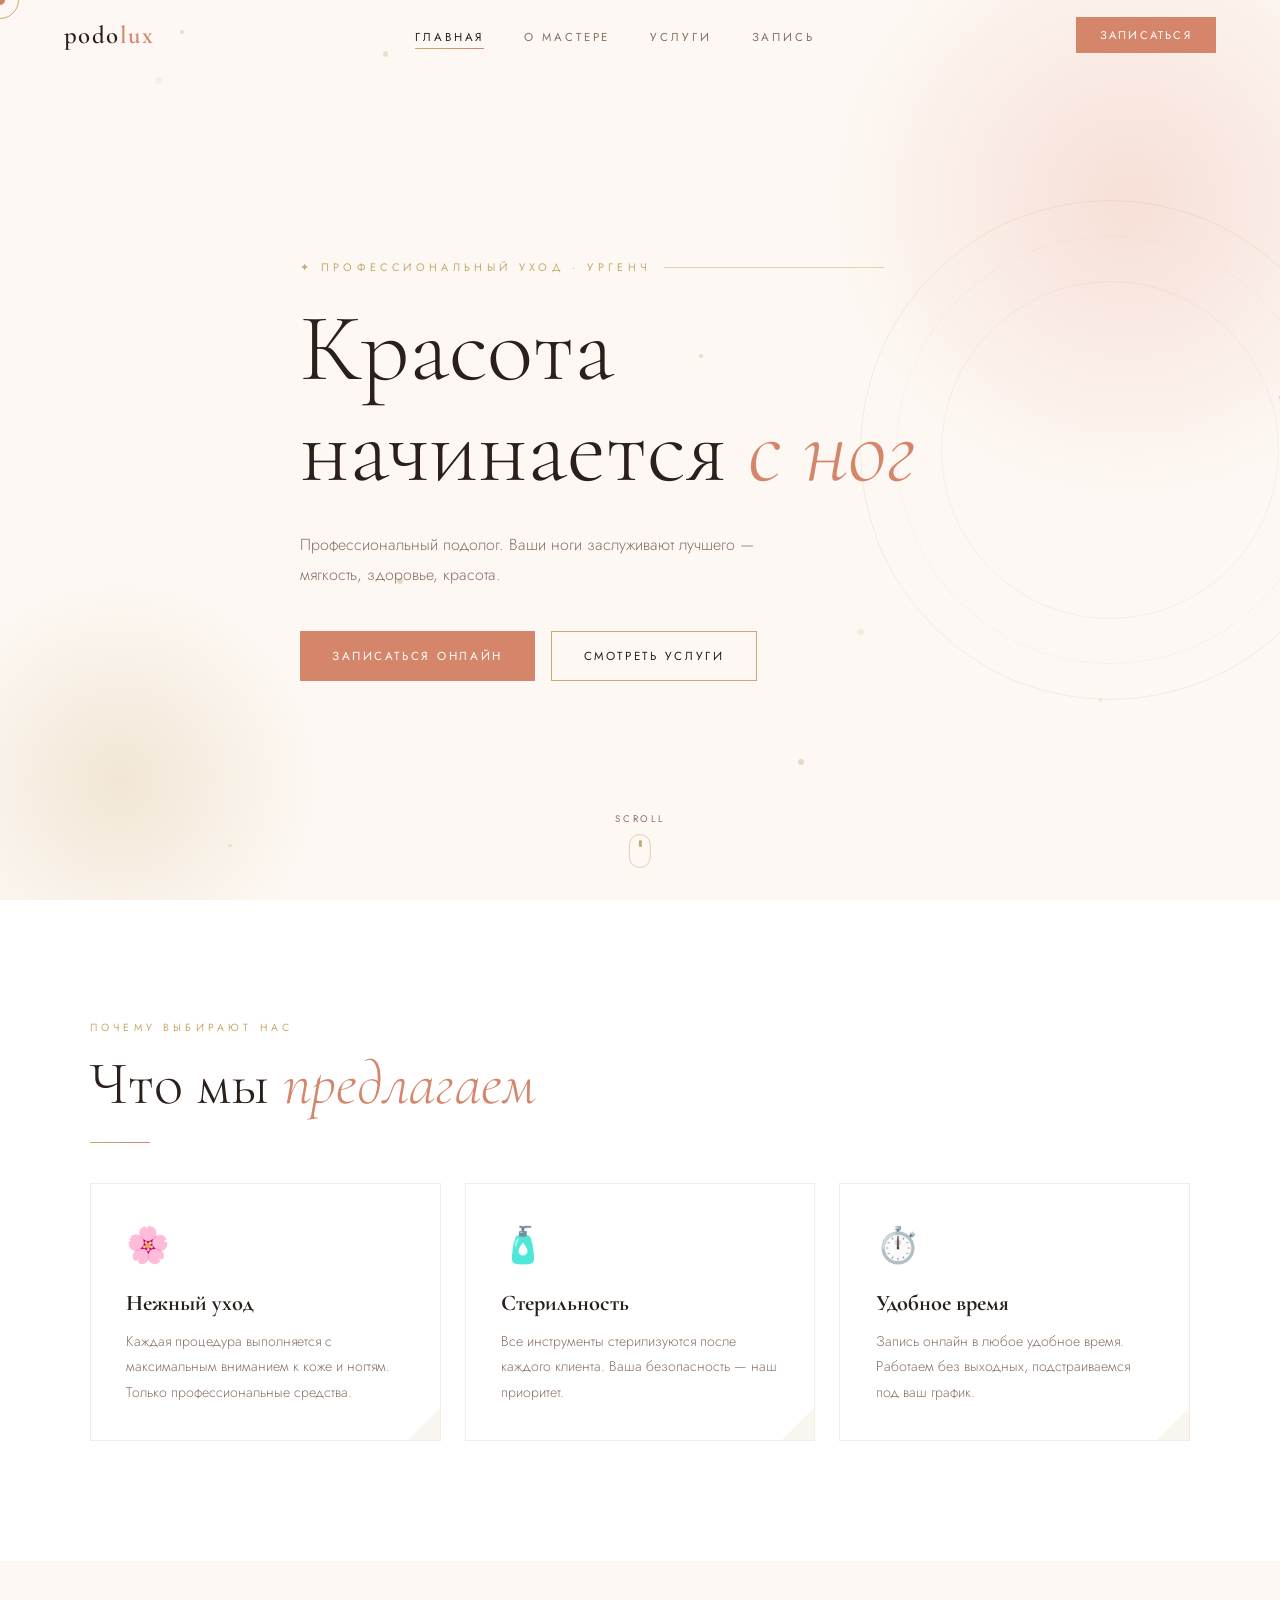
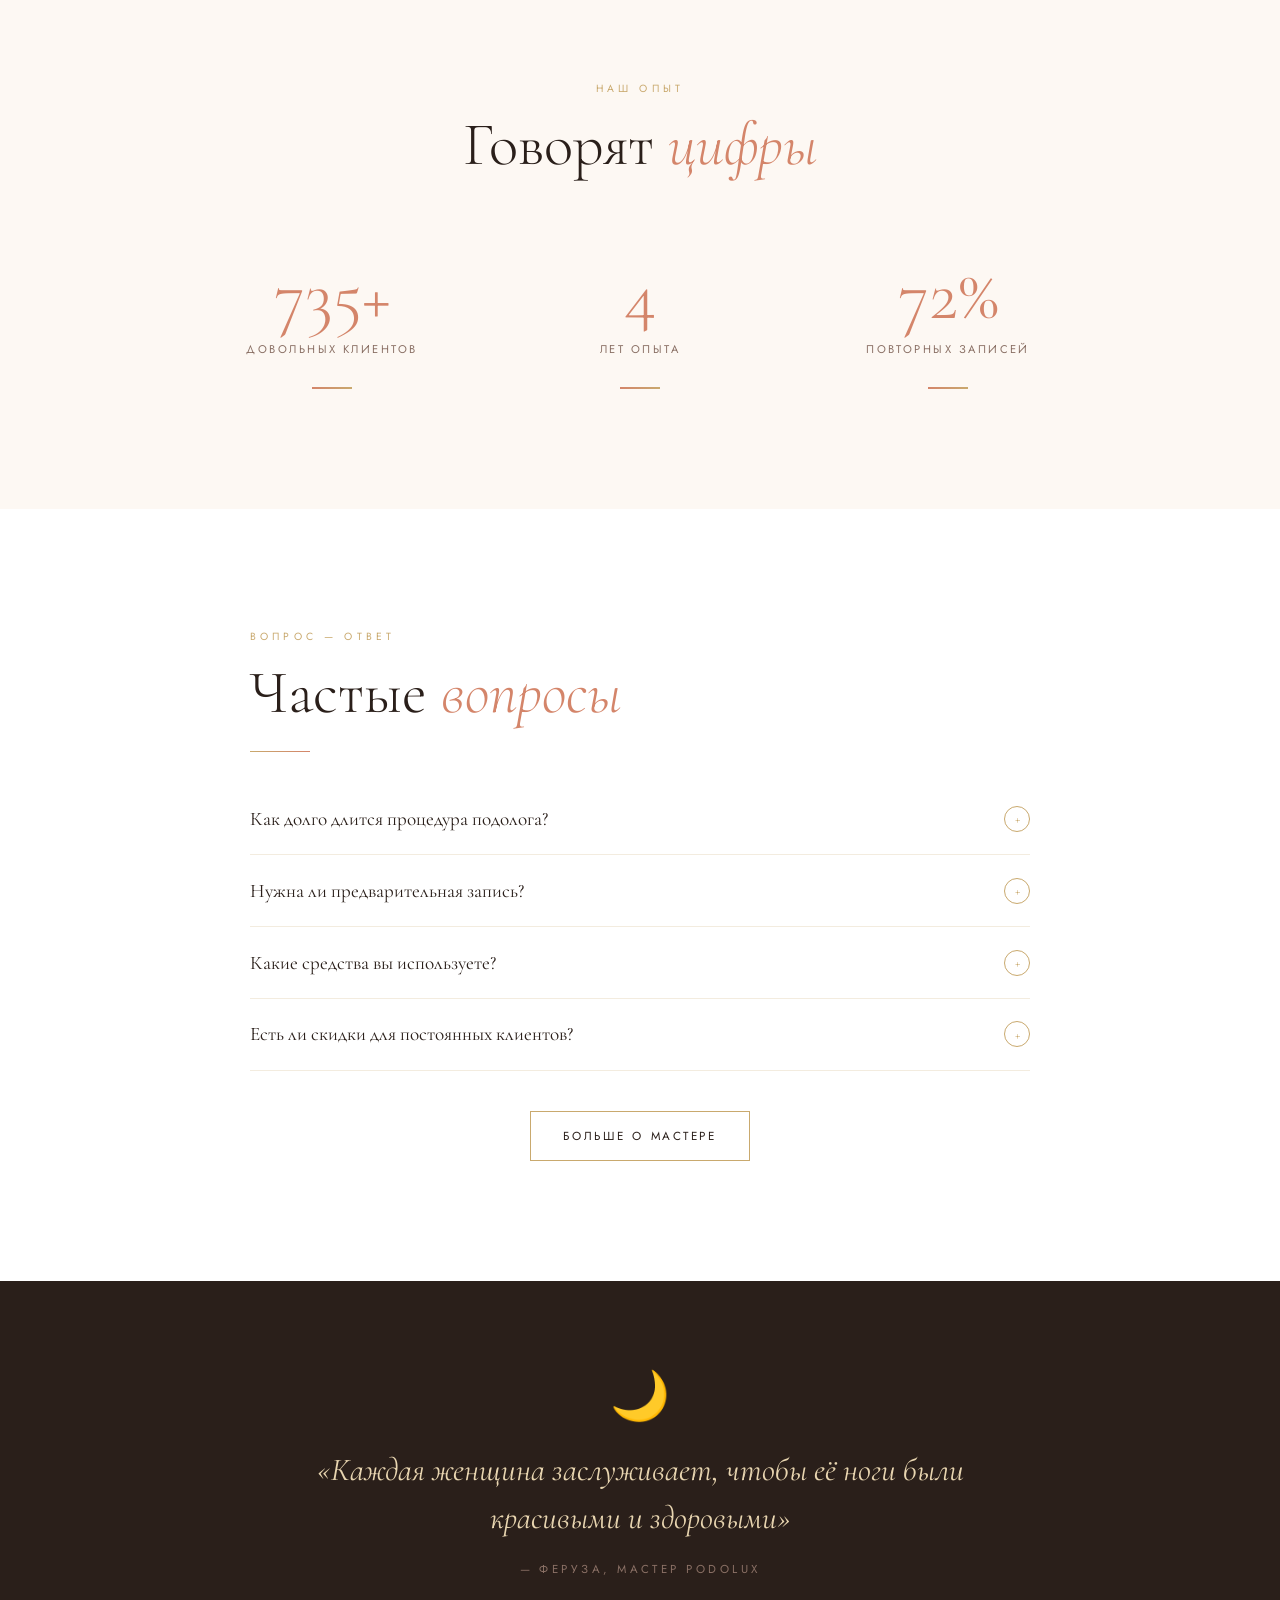
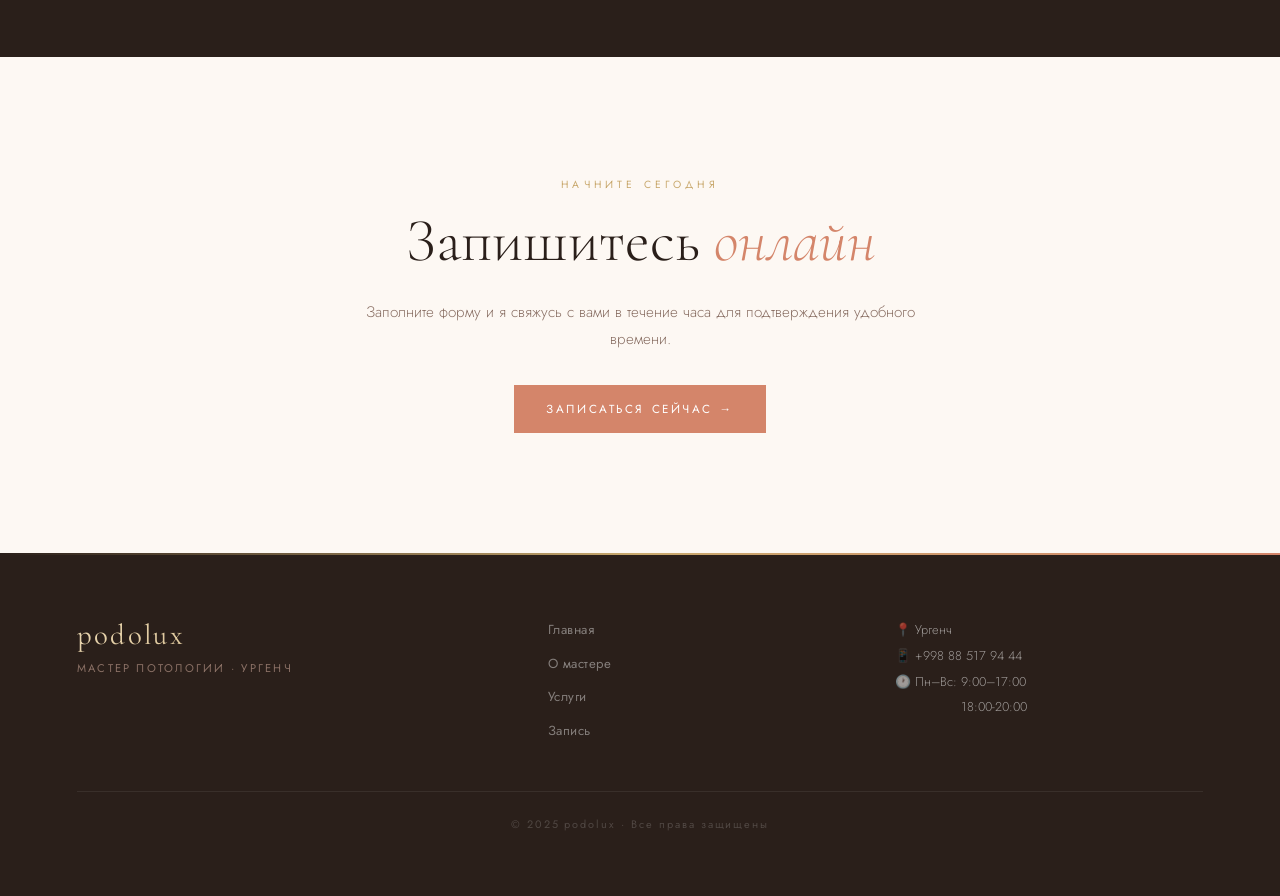
==== commit 6b8dee1c: "html css js" ====
--- a/index.html
+++ b/index.html
@@ -4,7 +4,7 @@
 <head>
     <meta charset="UTF-8" />
     <meta name="viewport" content="width=device-width, initial-scale=1.0" />
-    <title>LuxNails — Мастер педикюра</title>
+    <title>podolux — Мастер подолога</title>
     <link rel="stylesheet" href="main.css" />
 </head>
 
@@ -16,14 +16,14 @@
 
     <!-- LOADER -->
     <div id="loader">
-        <div class="loader-logo">LuxNails</div>
+        <div class="loader-logo">podolux</div>
         <div class="loader-line"></div>
         <div class="loader-sub">Мастер по уходу за ногами</div>
     </div>
 
     <!-- NAV -->
     <nav>
-        <a href="index.html" class="nav-logo">Lux<span>Nails</span></a>
+        <a href="index.html" class="nav-logo">podo<span>lux</span></a>
         <ul class="nav-links">
             <li><a href="index.html">Главная</a></li>
             <li><a href="about.html">О мастере</a></li>
@@ -40,13 +40,13 @@
         <div class="hero-ornament"></div>
 
         <div class="hero-content">
-            <p class="hero-eyebrow">✦ Профессиональный уход · Ташкент</p>
+            <p class="hero-eyebrow">✦ Профессиональный уход · Ургенч</p>
             <h1 class="hero-title">
                 Красота<br>
                 начинается <em>с ног</em>
             </h1>
             <p class="hero-text">
-                Профессиональный педикюр, аппаратный маникюр и уход за ногтями.
+                Профессиональный подолог.
                 Ваши ноги заслуживают лучшего — мягкость, здоровье, красота.
             </p>
             <div class="btn-group">
@@ -98,7 +98,7 @@
             <h2 class="section-title reveal" style="margin-bottom:3rem;">Говорят <em>цифры</em></h2>
             <div class="grid-3">
                 <div class="stat-block reveal reveal-delay-1">
-                    <div class="stat-num"><span data-count="847">0</span>+</div>
+                    <div class="stat-num"><span data-count="999">0</span>+</div>
                     <div class="stat-label">Довольных клиентов</div>
                 </div>
                 <div class="stat-block reveal reveal-delay-2">
@@ -123,11 +123,11 @@
             <div style="margin-top:2rem;">
                 <div class="faq-item reveal">
                     <button class="faq-question">
-                        Как долго длится процедура педикюра?
-                        <span class="faq-arrow">+</span>
-                    </button>
-                    <div class="faq-answer">
-                        Стандартный педикюр занимает от 60 до 90 минут. Аппаратный педикюр — около 75 минут. Точное
+                        Как долго длится процедура подолога?
+                        <span class="faq-arrow">+</span>
+                    </button>
+                    <div class="faq-answer">
+                        Стандартный подолог занимает от 10 до 30 минут. Аппаратный подолог — около 60 минут. Точное
                         время зависит от состояния кожи и ногтей и согласовывается при записи.
                     </div>
                 </div>
@@ -139,7 +139,7 @@
                     </button>
                     <div class="faq-answer">
                         Да, предварительная запись обязательна — чтобы я могла выделить для вас достаточно времени.
-                        Записаться можно онлайн через форму на сайте, или написать мне в Telegram.
+                        Записаться можно онлайн через форму на сайте, или написать мне в Instagram.
                     </div>
                 </div>
 
@@ -149,7 +149,7 @@
                         <span class="faq-arrow">+</span>
                     </button>
                     <div class="faq-answer">
-                        Использую только профессиональные средства брендов Sally Hansen, OPI, Essie и корейских марок.
+                        Использую только профессиональные средства брендов Sally Hansen, OPI, Essie и российских марок.
                         Все средства гипоаллергенные, без вредных компонентов.
                     </div>
                 </div>
@@ -180,8 +180,8 @@
                 style="font-family:'Cormorant Garamond',serif;font-size:clamp(1.4rem,3vw,2rem);font-style:italic;color:var(--gold-light);line-height:1.5;margin-bottom:1.2rem;">
                 «Каждая женщина заслуживает, чтобы её ноги были красивыми и здоровыми»
             </p>
-            <p style="font-size:0.72rem;letter-spacing:0.3em;text-transform:uppercase;color:var(--muted);">— Камила,
-                мастер LuxNails</p>
+            <p style="font-size:0.72rem;letter-spacing:0.3em;text-transform:uppercase;color:var(--muted);">— Феруза,
+                мастер podolux</p>
         </div>
     </section>
 
@@ -200,8 +200,8 @@
     <!-- FOOTER -->
     <footer>
         <div>
-            <div class="footer-brand">LuxNails</div>
-            <div class="footer-tagline">Мастер педикюра · Ташкент</div>
+            <div class="footer-brand">podolux</div>
+            <div class="footer-tagline">Мастер потологии · Ургенч</div>
         </div>
         <ul class="footer-links">
             <li><a href="index.html">Главная</a></li>
@@ -211,12 +211,14 @@
         </ul>
         <div>
             <p style="font-size:0.8rem;color:rgba(255,255,255,0.55);line-height:2;font-weight:300;">
-                📍 Ташкент<br>
-                📱 +998 XX XXX XX XX<br>
-                🕐 Пн–Вс: 9:00–20:00
-            </p>
-        </div>
-        <div class="footer-bottom">© 2025 LuxNails · Все права защищены</div>
+                📍 Ургенч<br>📱 +998 88 517 94 44<br>
+            </p>
+            <p style="font-size:0.8rem;color:rgba(255,255,255,0.55);line-height:2;font-weight:300;">
+                🕐 Пн–Вс: 9:00–17:00 <br> <span class="span"">18:00-20:00</span>
+            </p>
+        </div>
+        <div class=" footer-bottom">© 2025 podolux · Все права защищены
+        </div>
     </footer>
 
     <script src="app.js"></script>
--- a/main.css
+++ b/main.css
@@ -1952,4 +1952,7 @@
         animation-duration: 0.01ms !important;
         transition-duration: 0.01ms !important;
     }
+}
+.span{
+    padding-left: 66px;
 }
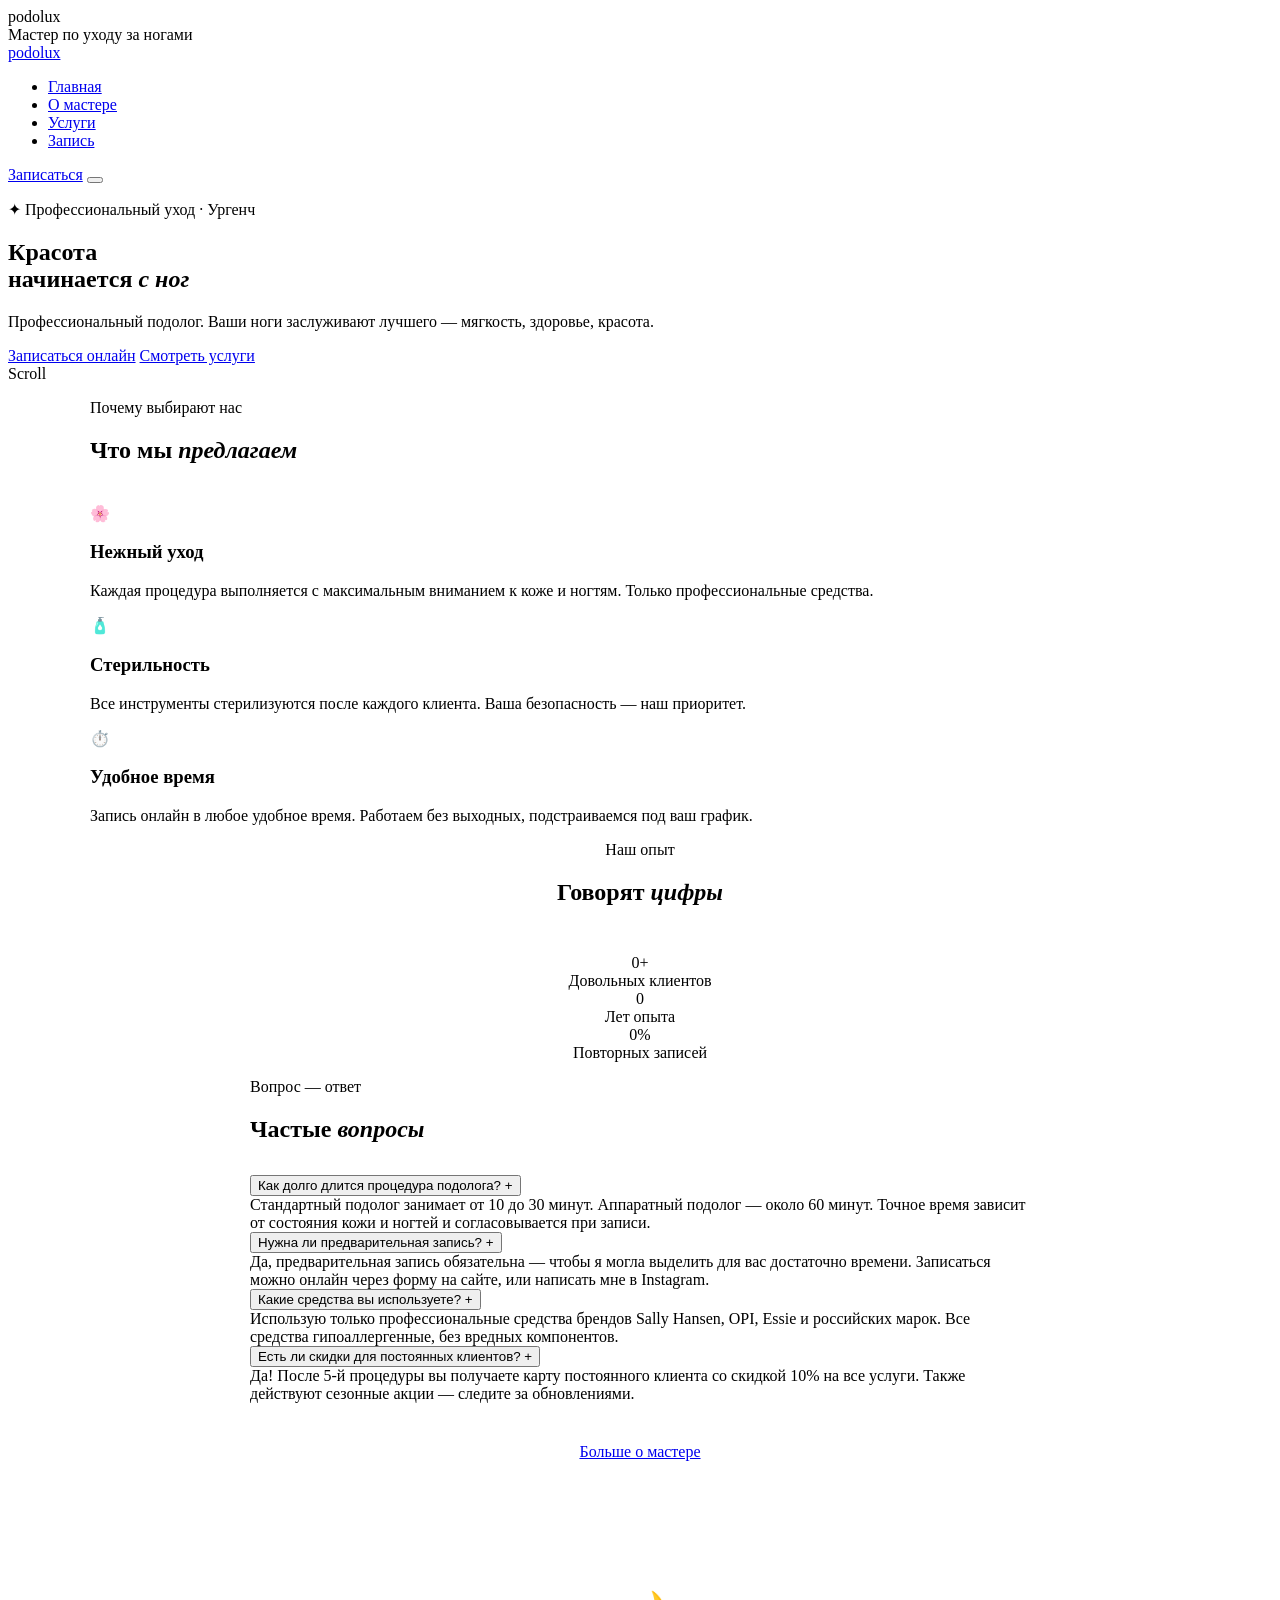
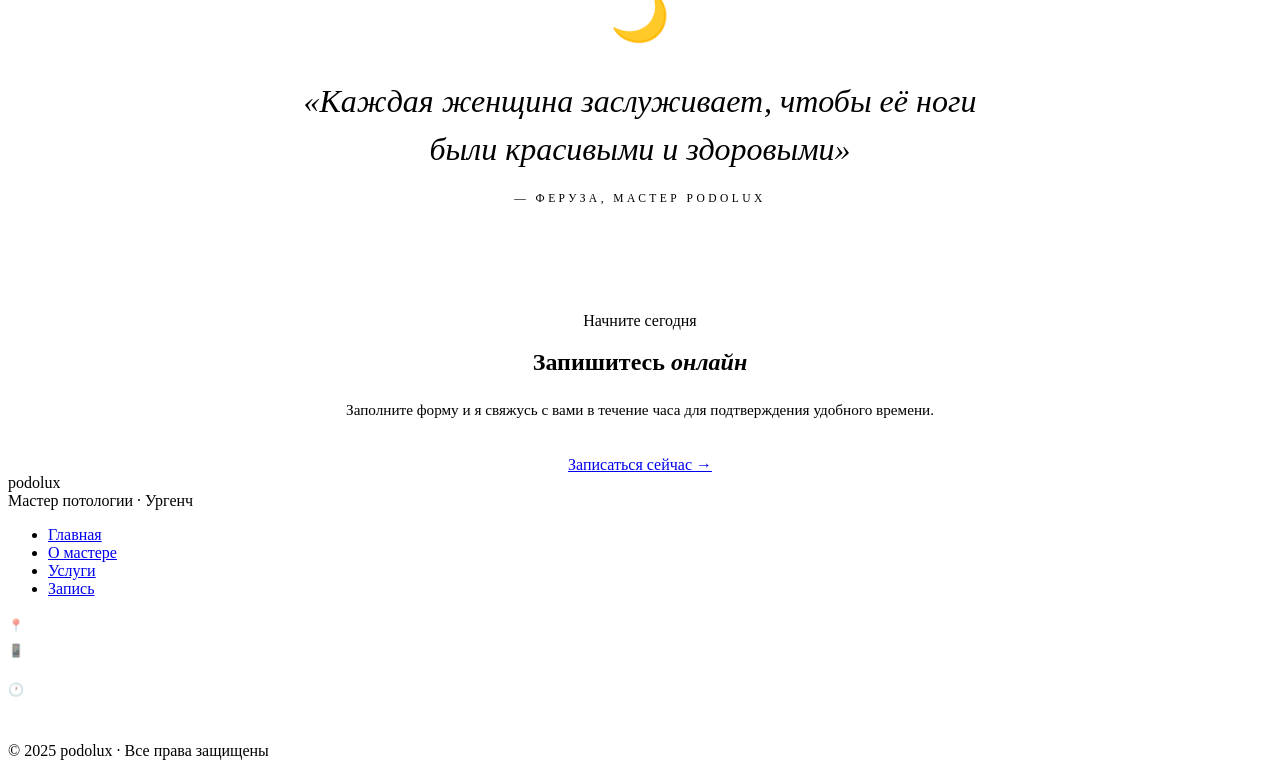
==== commit 379434af: "html css js" ====
--- a/index.html
+++ b/index.html
@@ -1,16 +1,6 @@
-<!DOCTYPE html>
-<html lang="ru">
-
-<head>
-    <meta charset="UTF-8" />
-    <meta name="viewport" content="width=device-width, initial-scale=1.0" />
-    <title>podolux — Мастер подолога</title>
-    <link rel="stylesheet" href="main.css" />
-</head>
-
-<body>
-
-    <!-- CURSOR -->
+
+
+<body
     <div id="cursor"></div>
     <div id="cursor-ring"></div>
 
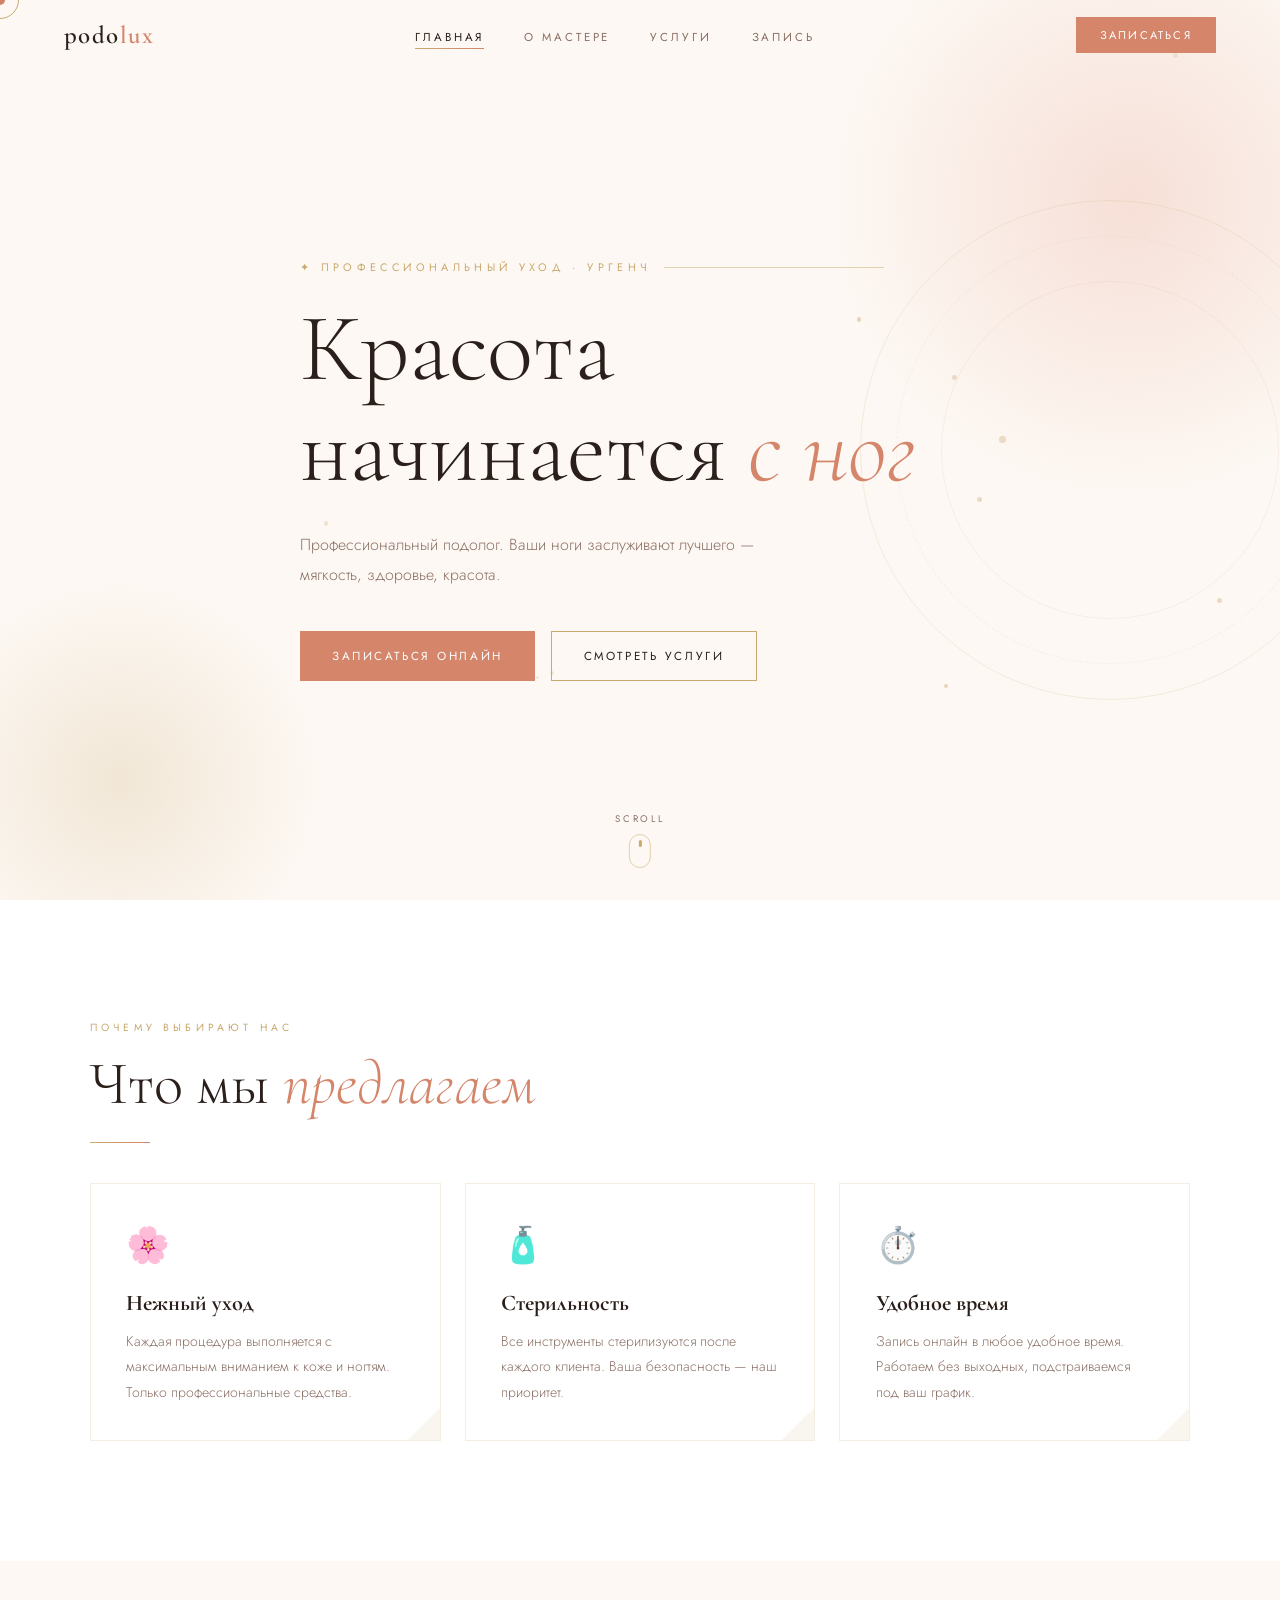
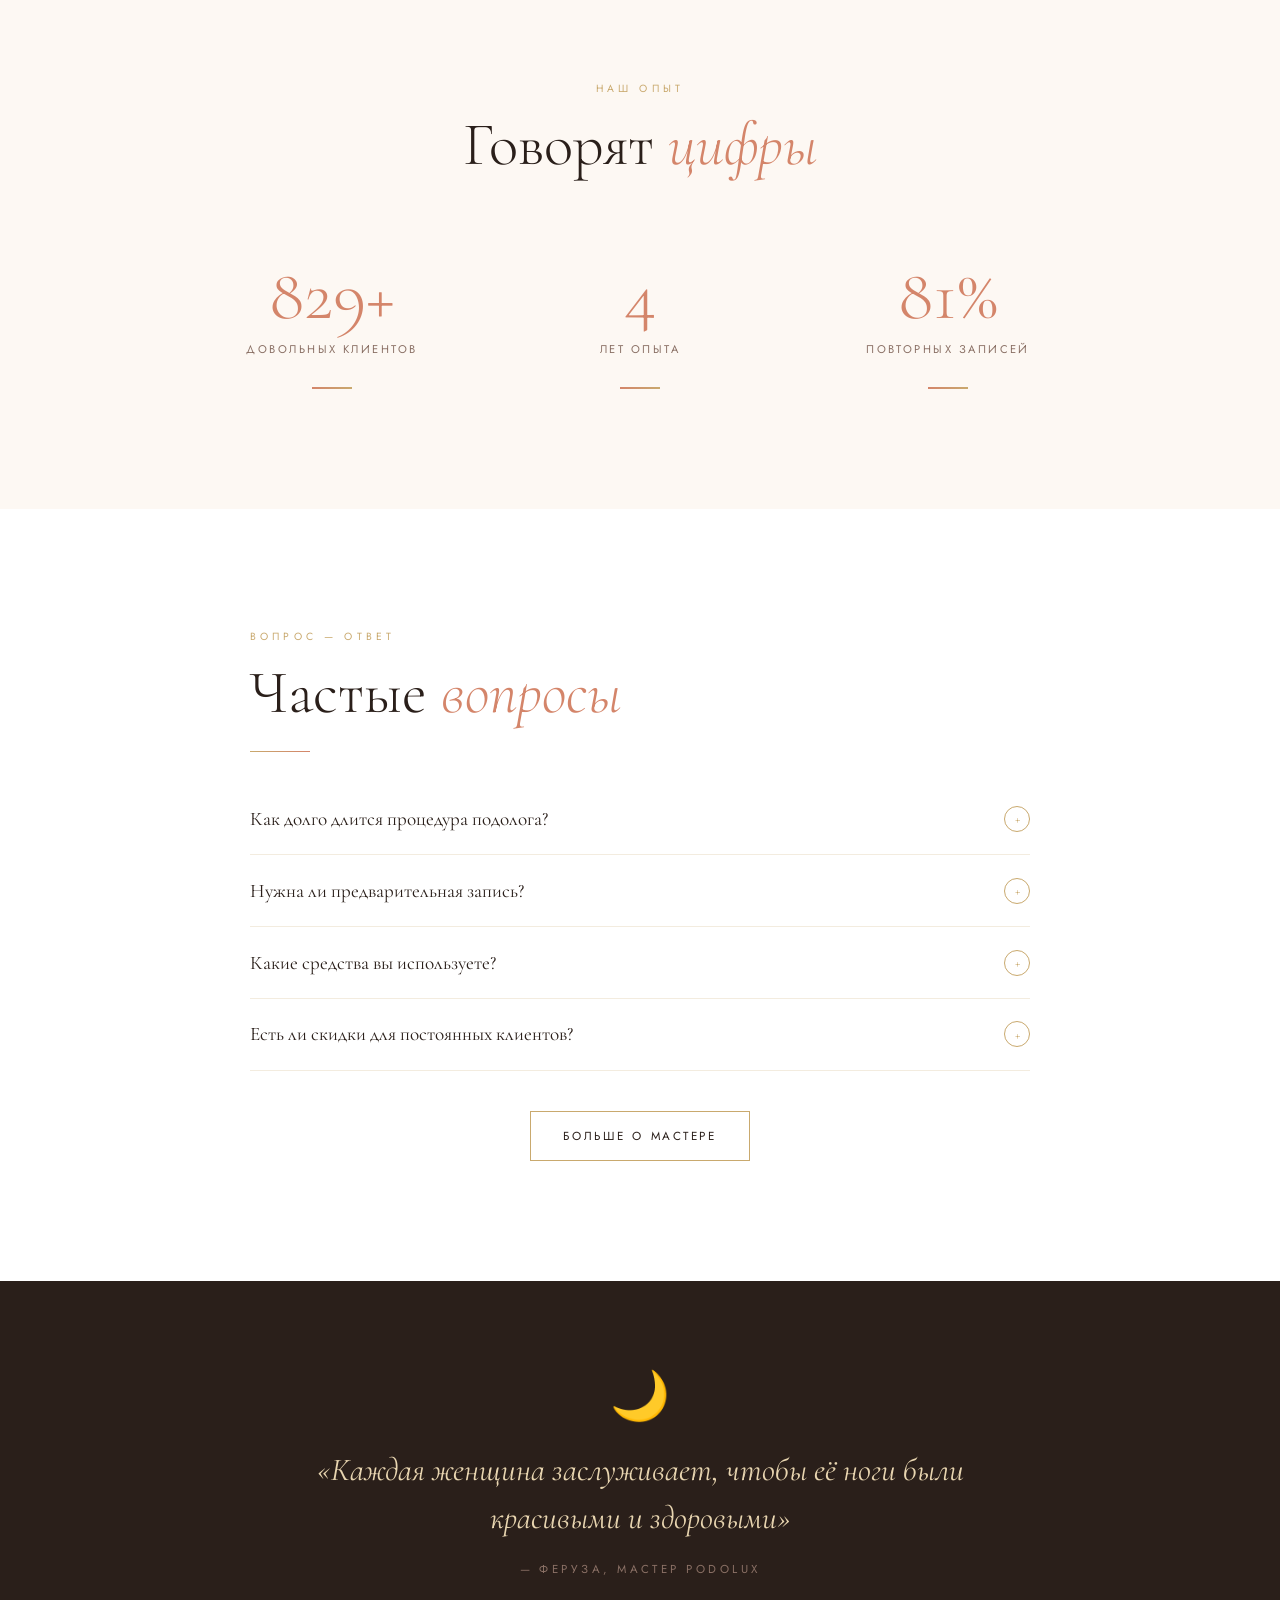
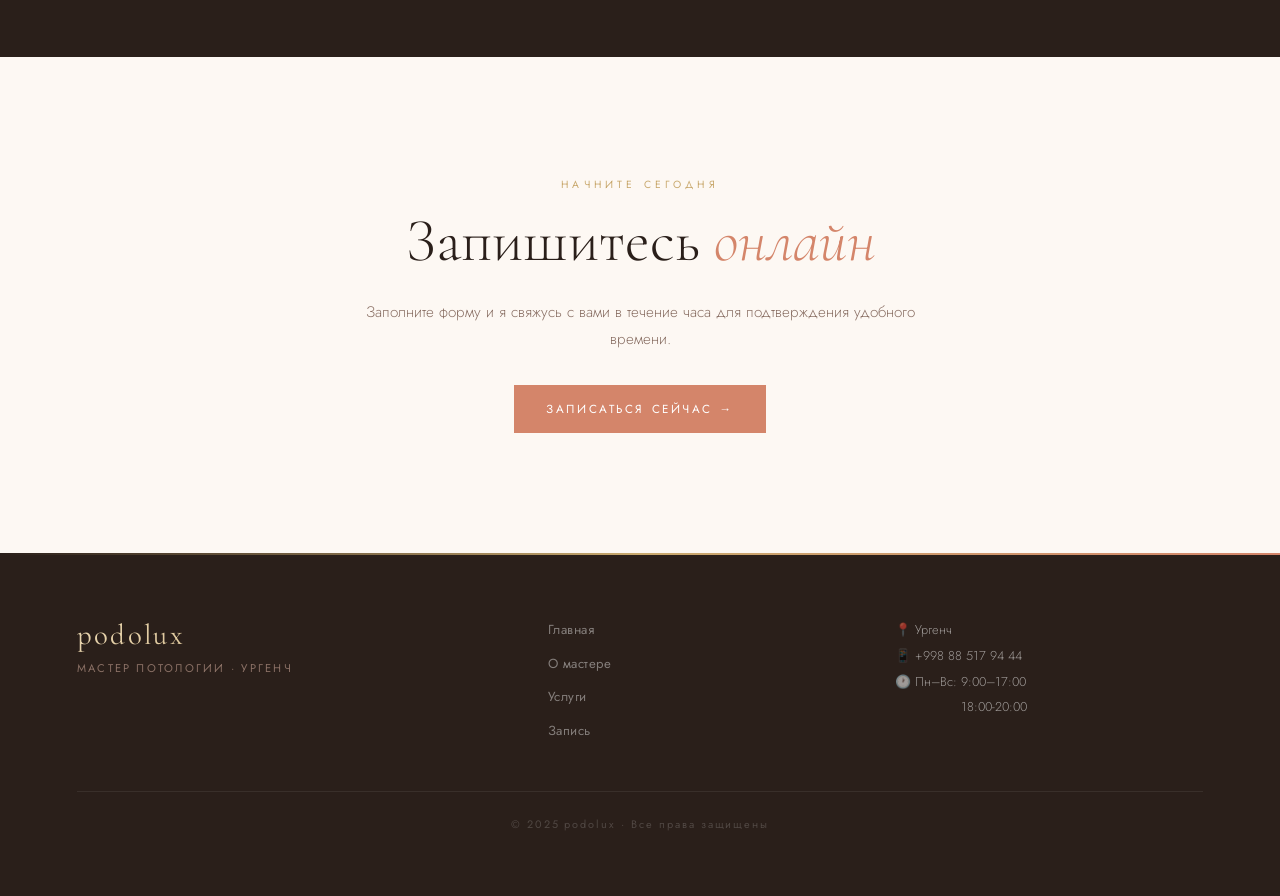
==== commit 86175f49: "phonot" ====
--- a/index.html
+++ b/index.html
@@ -1,6 +1,16 @@
-
-
-<body
+<!DOCTYPE html>
+<html lang="ru">
+
+<head>
+    <meta charset="UTF-8" />
+    <meta name="viewport" content="width=device-width, initial-scale=1.0" />
+    <title>podolux — Мастер подолога</title>
+    <link rel="stylesheet" href="main.css" />
+</head>
+
+<body>
+
+    <!-- CURSOR -->
     <div id="cursor"></div>
     <div id="cursor-ring"></div>
 
--- a/main.css
+++ b/main.css
@@ -0,0 +1,1958 @@
+@import url('https://fonts.googleapis.com/css2?family=Cormorant+Garamond:ital,wght@0,300;0,400;0,600;1,300;1,400&family=Jost:wght@200;300;400;500&display=swap');
+
+/* ══════════════════════════════════
+   CSS VARIABLES
+══════════════════════════════════ */
+:root {
+    --cream: #fdf8f3;
+    --blush: #f2cfc4;
+    --rose: #d4856a;
+    --deep-rose: #b5604a;
+    --gold: #c9a96e;
+    --gold-light: #e8d5b0;
+    --dark: #2a1f1a;
+    --muted: #8a7065;
+    --white: #ffffff;
+    --nav-h: 70px;
+}
+
+*,
+*::before,
+*::after {
+    margin: 0;
+    padding: 0;
+    box-sizing: border-box;
+}
+
+html {
+    scroll-behavior: smooth;
+    -webkit-tap-highlight-color: transparent;
+}
+
+body {
+    font-family: 'Jost', sans-serif;
+    background: var(--cream);
+    color: var(--dark);
+    overflow-x: hidden;
+    cursor: none;
+}
+
+@media (hover: none) {
+    body {
+        cursor: auto;
+    }
+}
+
+/* ══════════════════════════════════
+   KEYFRAMES
+══════════════════════════════════ */
+@keyframes fadeUp {
+    from {
+        opacity: 0;
+        transform: translateY(22px)
+    }
+
+    to {
+        opacity: 1;
+        transform: translateY(0)
+    }
+}
+
+@keyframes fadeIn {
+    from {
+        opacity: 0
+    }
+
+    to {
+        opacity: 1
+    }
+}
+
+@keyframes fadeLeft {
+    from {
+        opacity: 0;
+        transform: translateX(30px)
+    }
+
+    to {
+        opacity: 1;
+        transform: translateX(0)
+    }
+}
+
+@keyframes scaleIn {
+    from {
+        opacity: 0;
+        transform: scale(0.9)
+    }
+
+    to {
+        opacity: 1;
+        transform: scale(1)
+    }
+}
+
+@keyframes loaderPulse {
+
+    0%,
+    100% {
+        opacity: 0.5
+    }
+
+    50% {
+        opacity: 1
+    }
+}
+
+@keyframes loaderBar {
+    to {
+        width: 220px
+    }
+}
+
+@keyframes loaderDots {
+
+    0%,
+    80%,
+    100% {
+        transform: scale(0);
+        opacity: 0
+    }
+
+    40% {
+        transform: scale(1);
+        opacity: 1
+    }
+}
+
+@keyframes shimmer {
+    0% {
+        background-position: 200% center
+    }
+
+    100% {
+        background-position: -200% center
+    }
+}
+
+@keyframes float {
+
+    0%,
+    100% {
+        transform: translateY(0)
+    }
+
+    50% {
+        transform: translateY(-14px)
+    }
+}
+
+@keyframes floatP {
+
+    0%,
+    100% {
+        transform: translateY(0) scale(1);
+        opacity: 0.5
+    }
+
+    33% {
+        transform: translateY(-30px) scale(1.2);
+        opacity: 1
+    }
+
+    66% {
+        transform: translateY(15px) scale(0.8);
+        opacity: 0.3
+    }
+}
+
+@keyframes spin {
+    to {
+        transform: rotate(360deg)
+    }
+}
+
+@keyframes pulse {
+
+    0%,
+    100% {
+        transform: scale(1)
+    }
+
+    50% {
+        transform: scale(1.06)
+    }
+}
+
+@keyframes ripple {
+    to {
+        transform: scale(4);
+        opacity: 0
+    }
+}
+
+@keyframes gradShift {
+
+    0%,
+    100% {
+        background-position: 0% 50%
+    }
+
+    50% {
+        background-position: 100% 50%
+    }
+}
+
+@keyframes menuOpen {
+    from {
+        opacity: 0;
+        transform: translateX(100%)
+    }
+
+    to {
+        opacity: 1;
+        transform: translateX(0)
+    }
+}
+
+@keyframes navItemIn {
+    from {
+        opacity: 0;
+        transform: translateX(40px)
+    }
+
+    to {
+        opacity: 1;
+        transform: translateX(0)
+    }
+}
+
+@keyframes orbFloat {
+
+    0%,
+    100% {
+        transform: translate(0, 0) scale(1)
+    }
+
+    33% {
+        transform: translate(20px, -30px) scale(1.05)
+    }
+
+    66% {
+        transform: translate(-15px, 20px) scale(0.95)
+    }
+}
+
+@keyframes borderFlow {
+    0% {
+        background-position: 0% 50%
+    }
+
+    100% {
+        background-position: 200% 50%
+    }
+}
+
+@keyframes tickIn {
+    from {
+        transform: scale(0) rotate(-45deg);
+        opacity: 0
+    }
+
+    to {
+        transform: scale(1) rotate(0deg);
+        opacity: 1
+    }
+}
+
+/* ══════════════════════════════════
+   CUSTOM CURSOR (desktop only)
+══════════════════════════════════ */
+#cursor {
+    width: 10px;
+    height: 10px;
+    background: var(--rose);
+    border-radius: 50%;
+    position: fixed;
+    top: 0;
+    left: 0;
+    pointer-events: none;
+    z-index: 9999;
+    transform: translate(-50%, -50%);
+    transition: transform 0.15s ease, background 0.3s;
+    mix-blend-mode: multiply;
+}
+
+#cursor-ring {
+    width: 38px;
+    height: 38px;
+    border: 1.5px solid var(--gold);
+    border-radius: 50%;
+    position: fixed;
+    top: 0;
+    left: 0;
+    pointer-events: none;
+    z-index: 9998;
+    transform: translate(-50%, -50%);
+    transition: width 0.3s, height 0.3s, opacity 0.3s, border-color 0.3s;
+}
+
+body.cursor-hover #cursor {
+    transform: translate(-50%, -50%) scale(0);
+}
+
+body.cursor-hover #cursor-ring {
+    width: 62px;
+    height: 62px;
+    border-color: var(--rose);
+    opacity: 0.55;
+}
+
+body.cursor-click #cursor {
+    transform: translate(-50%, -50%) scale(3);
+    background: var(--gold);
+}
+
+@media (hover: none) {
+
+    #cursor,
+    #cursor-ring {
+        display: none;
+    }
+}
+
+/* ══════════════════════════════════
+   PAGE TRANSITION
+══════════════════════════════════ */
+#page-transition {
+    position: fixed;
+    inset: 0;
+    background: var(--dark);
+    z-index: 9990;
+    transform: translateY(100%);
+    transition: transform 0.5s cubic-bezier(0.77, 0, 0.175, 1);
+    pointer-events: none;
+}
+
+#page-transition.active {
+    transform: translateY(0);
+}
+
+/* ══════════════════════════════════
+   LOADER
+══════════════════════════════════ */
+#loader {
+    position: fixed;
+    inset: 0;
+    background: var(--dark);
+    display: flex;
+    flex-direction: column;
+    align-items: center;
+    justify-content: center;
+    z-index: 10000;
+    transition: opacity 0.9s ease, visibility 0.9s ease;
+}
+
+#loader.hidden {
+    opacity: 0;
+    visibility: hidden;
+    pointer-events: none;
+}
+
+.loader-logo {
+    font-family: 'Cormorant Garamond', serif;
+    font-size: clamp(2.5rem, 8vw, 4.5rem);
+    color: transparent;
+    background: linear-gradient(135deg, var(--gold-light), var(--gold), var(--blush));
+    background-size: 300% 300%;
+    -webkit-background-clip: text;
+    background-clip: text;
+    letter-spacing: 0.14em;
+    animation: loaderPulse 2s ease-in-out infinite, gradShift 3s ease infinite;
+}
+
+.loader-line {
+    width: 0;
+    height: 1px;
+    background: linear-gradient(90deg, transparent, var(--gold), transparent);
+    margin-top: 2rem;
+    animation: loaderBar 1.6s cubic-bezier(0.25, 0.46, 0.45, 0.94) forwards 0.4s;
+}
+
+.loader-dots {
+    display: flex;
+    gap: 6px;
+    margin-top: 1.5rem;
+}
+
+.loader-dots span {
+    width: 5px;
+    height: 5px;
+    border-radius: 50%;
+    background: var(--gold);
+    animation: loaderDots 1.4s ease-in-out infinite;
+}
+
+.loader-dots span:nth-child(2) {
+    animation-delay: 0.2s;
+}
+
+.loader-dots span:nth-child(3) {
+    animation-delay: 0.4s;
+}
+
+.loader-sub {
+    font-size: 0.64rem;
+    letter-spacing: 0.42em;
+    color: var(--muted);
+    margin-top: 1rem;
+    text-transform: uppercase;
+    opacity: 0;
+    animation: fadeUp 0.8s ease forwards 1.2s;
+}
+
+/* ══════════════════════════════════
+   NAVIGATION
+══════════════════════════════════ */
+nav {
+    position: fixed;
+    top: 0;
+    left: 0;
+    right: 0;
+    z-index: 1000;
+    height: var(--nav-h);
+    padding: 0 5vw;
+    display: flex;
+    align-items: center;
+    justify-content: space-between;
+    transition: background 0.4s, backdrop-filter 0.4s, box-shadow 0.4s;
+}
+
+nav.scrolled {
+    background: rgba(253, 248, 243, 0.95);
+    backdrop-filter: blur(18px);
+    -webkit-backdrop-filter: blur(18px);
+    box-shadow: 0 1px 30px rgba(180, 96, 74, 0.09);
+}
+
+.nav-logo {
+    font-family: 'Cormorant Garamond', serif;
+    font-size: 1.55rem;
+    font-weight: 600;
+    color: var(--dark);
+    text-decoration: none;
+    letter-spacing: 0.06em;
+    position: relative;
+    z-index: 1100;
+    transition: transform 0.3s;
+}
+
+.nav-logo:hover {
+    transform: scale(1.03);
+}
+
+.nav-logo span {
+    color: var(--rose);
+}
+
+.nav-links {
+    display: flex;
+    gap: 2.5rem;
+    list-style: none;
+}
+
+.nav-links a {
+    font-size: 0.72rem;
+    letter-spacing: 0.25em;
+    text-transform: uppercase;
+    color: var(--muted);
+    text-decoration: none;
+    position: relative;
+    transition: color 0.3s;
+}
+
+.nav-links a::after {
+    content: '';
+    position: absolute;
+    bottom: -4px;
+    left: 0;
+    width: 0;
+    height: 1px;
+    background: linear-gradient(90deg, var(--gold), var(--rose));
+    transition: width 0.38s ease;
+}
+
+.nav-links a:hover,
+.nav-links a.active {
+    color: var(--dark);
+}
+
+.nav-links a:hover::after,
+.nav-links a.active::after {
+    width: 100%;
+}
+
+.nav-book {
+    font-size: 0.7rem;
+    letter-spacing: 0.2em;
+    text-transform: uppercase;
+    color: var(--white);
+    background: var(--rose);
+    padding: 0.65rem 1.5rem;
+    text-decoration: none;
+    position: relative;
+    overflow: hidden;
+    transition: transform 0.2s, box-shadow 0.3s;
+    animation: glowPulse 3s ease-in-out infinite 4s;
+}
+
+@keyframes glowPulse {
+
+    0%,
+    100% {
+        box-shadow: 0 0 0 0 rgba(212, 133, 106, 0.4)
+    }
+
+    50% {
+        box-shadow: 0 0 20px 8px rgba(212, 133, 106, 0)
+    }
+}
+
+.nav-book::before {
+    content: '';
+    position: absolute;
+    inset: 0;
+    background: var(--deep-rose);
+    transform: translateX(-101%);
+    transition: transform 0.42s cubic-bezier(0.77, 0, 0.175, 1);
+}
+
+.nav-book .nb-text {
+    position: relative;
+    z-index: 1;
+}
+
+.nav-book:hover::before {
+    transform: translateX(0);
+}
+
+.nav-book:hover {
+    transform: translateY(-2px);
+    box-shadow: 0 8px 25px rgba(212, 133, 106, 0.4);
+}
+
+/* ── BURGER ── */
+.nav-burger {
+    display: none;
+    flex-direction: column;
+    gap: 5px;
+    width: 30px;
+    background: none;
+    border: none;
+    cursor: pointer;
+    padding: 4px;
+    position: relative;
+    z-index: 1100;
+}
+
+.nav-burger span {
+    display: block;
+    height: 1.5px;
+    background: var(--dark);
+    border-radius: 2px;
+    transition: transform 0.42s cubic-bezier(0.77, 0, 0.175, 1), opacity 0.3s, width 0.3s;
+    transform-origin: center;
+}
+
+.nav-burger span:nth-child(2) {
+    width: 65%;
+}
+
+.nav-burger.open span:nth-child(1) {
+    transform: rotate(45deg) translate(4.5px, 4.5px);
+}
+
+.nav-burger.open span:nth-child(2) {
+    opacity: 0;
+    transform: translateX(-12px);
+}
+
+.nav-burger.open span:nth-child(3) {
+    transform: rotate(-45deg) translate(4.5px, -4.5px);
+}
+
+/* ── MOBILE MENU ── */
+.mobile-menu {
+    display: none;
+    position: fixed;
+    inset: 0;
+    background: var(--dark);
+    z-index: 1050;
+    flex-direction: column;
+    align-items: center;
+    justify-content: center;
+    padding: 2rem;
+}
+
+.mobile-menu.open {
+    display: flex;
+    animation: menuOpen 0.48s cubic-bezier(0.77, 0, 0.175, 1) forwards;
+}
+
+.mobile-menu-links {
+    list-style: none;
+    text-align: center;
+    width: 100%;
+}
+
+.mobile-menu-links li {
+    opacity: 0;
+    border-bottom: 1px solid rgba(201, 169, 110, 0.1);
+}
+
+.mobile-menu.open .mobile-menu-links li {
+    animation: navItemIn 0.5s ease forwards;
+}
+
+.mobile-menu.open .mobile-menu-links li:nth-child(1) {
+    animation-delay: 0.1s;
+}
+
+.mobile-menu.open .mobile-menu-links li:nth-child(2) {
+    animation-delay: 0.18s;
+}
+
+.mobile-menu.open .mobile-menu-links li:nth-child(3) {
+    animation-delay: 0.26s;
+}
+
+.mobile-menu.open .mobile-menu-links li:nth-child(4) {
+    animation-delay: 0.34s;
+}
+
+.mobile-menu-links a {
+    display: block;
+    padding: 1.4rem 0;
+    font-family: 'Cormorant Garamond', serif;
+    font-size: clamp(1.8rem, 8vw, 2.8rem);
+    font-weight: 300;
+    color: var(--gold-light);
+    text-decoration: none;
+    letter-spacing: 0.05em;
+    transition: color 0.3s, letter-spacing 0.3s;
+}
+
+.mobile-menu-links a:hover {
+    color: var(--rose);
+    letter-spacing: 0.12em;
+}
+
+.mobile-menu-book {
+    margin-top: 2.5rem;
+    opacity: 0;
+    font-size: 0.75rem;
+    letter-spacing: 0.25em;
+    text-transform: uppercase;
+    color: var(--white);
+    background: var(--rose);
+    padding: 1rem 2.5rem;
+    text-decoration: none;
+    display: inline-block;
+}
+
+.mobile-menu.open .mobile-menu-book {
+    animation: navItemIn 0.5s ease forwards 0.44s;
+}
+
+.mobile-menu-tagline {
+    position: absolute;
+    bottom: 2rem;
+    left: 0;
+    right: 0;
+    text-align: center;
+    font-size: 0.62rem;
+    letter-spacing: 0.38em;
+    text-transform: uppercase;
+    color: rgba(201, 169, 110, 0.3);
+    opacity: 0;
+}
+
+.mobile-menu.open .mobile-menu-tagline {
+    animation: fadeIn 0.6s ease forwards 0.6s;
+}
+
+/* ══════════════════════════════════
+   HERO
+══════════════════════════════════ */
+.hero {
+    min-height: 100dvh;
+    display: grid;
+    place-items: center;
+    position: relative;
+    overflow: hidden;
+    padding: calc(var(--nav-h) + 40px) 6vw 60px;
+}
+
+.hero-bg {
+    position: absolute;
+    inset: 0;
+    background: var(--cream);
+    overflow: hidden;
+}
+
+.hero-bg::before {
+    content: '';
+    position: absolute;
+    width: 600px;
+    height: 600px;
+    border-radius: 50%;
+    background: radial-gradient(circle, rgba(242, 207, 196, 0.6) 0%, transparent 70%);
+    right: -150px;
+    top: -100px;
+    animation: orbFloat 12s ease-in-out infinite;
+}
+
+.hero-bg::after {
+    content: '';
+    position: absolute;
+    width: 400px;
+    height: 400px;
+    border-radius: 50%;
+    background: radial-gradient(circle, rgba(201, 169, 110, 0.22) 0%, transparent 70%);
+    left: -80px;
+    bottom: -80px;
+    animation: orbFloat 18s ease-in-out infinite reverse;
+}
+
+.hero-ornament {
+    position: absolute;
+    width: min(500px, 90vw);
+    height: min(500px, 90vw);
+    border-radius: 50%;
+    border: 1px solid rgba(201, 169, 110, 0.18);
+    right: -80px;
+    top: 50%;
+    transform: translateY(-50%);
+    animation: spin 60s linear infinite;
+}
+
+.hero-ornament::before {
+    content: '';
+    position: absolute;
+    inset: 35px;
+    border-radius: 50%;
+    border: 1px dashed rgba(201, 169, 110, 0.12);
+}
+
+.hero-ornament::after {
+    content: '';
+    position: absolute;
+    inset: 80px;
+    border-radius: 50%;
+    border: 1px solid rgba(212, 133, 106, 0.1);
+}
+
+.hero-content {
+    position: relative;
+    z-index: 2;
+    max-width: 680px;
+    width: 100%;
+}
+
+.hero-eyebrow {
+    font-size: 0.68rem;
+    letter-spacing: 0.4em;
+    text-transform: uppercase;
+    color: var(--gold);
+    margin-bottom: 1.5rem;
+    opacity: 0;
+    animation: fadeLeft 0.8s ease forwards 0.35s;
+    display: flex;
+    align-items: center;
+    gap: 0.8rem;
+}
+
+.hero-eyebrow::after {
+    content: '';
+    display: block;
+    width: 0;
+    height: 1px;
+    background: var(--gold);
+    opacity: 0.5;
+    animation: loaderBar 0.8s ease forwards 0.9s;
+}
+
+.hero-title {
+    font-family: 'Cormorant Garamond', serif;
+    font-size: clamp(2.8rem, 9vw, 6rem);
+    font-weight: 300;
+    line-height: 1.05;
+    color: var(--dark);
+    margin-bottom: 1.8rem;
+    opacity: 0;
+    animation: fadeUp 1s ease forwards 0.5s;
+}
+
+.hero-title em {
+    font-style: italic;
+    color: var(--rose);
+}
+
+.hero-title strong {
+    font-weight: 600;
+    display: block;
+}
+
+.hero-text {
+    font-size: clamp(0.88rem, 2.5vw, 1rem);
+    font-weight: 300;
+    line-height: 1.9;
+    color: var(--muted);
+    max-width: 480px;
+    margin-bottom: 2.5rem;
+    opacity: 0;
+    animation: fadeUp 0.9s ease forwards 0.7s;
+}
+
+/* ══════════════════════════════════
+   BUTTONS
+══════════════════════════════════ */
+.btn-group {
+    display: flex;
+    gap: 1rem;
+    flex-wrap: wrap;
+    opacity: 0;
+    animation: fadeUp 0.9s ease forwards 0.9s;
+}
+
+.btn-primary {
+    display: inline-flex;
+    align-items: center;
+    gap: 0.7rem;
+    font-size: 0.73rem;
+    letter-spacing: 0.22em;
+    text-transform: uppercase;
+    color: var(--white);
+    background: var(--rose);
+    padding: 1rem 2rem;
+    text-decoration: none;
+    border: none;
+    cursor: pointer;
+    position: relative;
+    overflow: hidden;
+    transition: transform 0.25s, box-shadow 0.3s;
+    -webkit-tap-highlight-color: transparent;
+}
+
+.btn-primary::before {
+    content: '';
+    position: absolute;
+    inset: 0;
+    background: var(--deep-rose);
+    transform: translateX(-101%);
+    transition: transform 0.44s cubic-bezier(0.77, 0, 0.175, 1);
+}
+
+.btn-primary span {
+    position: relative;
+    z-index: 1;
+}
+
+.btn-primary:hover::before {
+    transform: translateX(0);
+}
+
+.btn-primary:hover {
+    box-shadow: 0 10px 35px rgba(212, 133, 106, 0.4);
+    transform: translateY(-3px);
+}
+
+.btn-primary:active {
+    transform: translateY(-1px);
+}
+
+.btn-outline {
+    display: inline-flex;
+    align-items: center;
+    gap: 0.7rem;
+    font-size: 0.73rem;
+    letter-spacing: 0.22em;
+    text-transform: uppercase;
+    color: var(--dark);
+    background: transparent;
+    padding: 1rem 2rem;
+    text-decoration: none;
+    border: 1px solid var(--gold);
+    cursor: pointer;
+    position: relative;
+    overflow: hidden;
+    transition: color 0.3s, transform 0.25s;
+    -webkit-tap-highlight-color: transparent;
+}
+
+.btn-outline::before {
+    content: '';
+    position: absolute;
+    inset: 0;
+    background: var(--gold);
+    transform: scaleX(0);
+    transform-origin: left;
+    transition: transform 0.42s cubic-bezier(0.77, 0, 0.175, 1);
+}
+
+.btn-outline span {
+    position: relative;
+    z-index: 1;
+}
+
+.btn-outline:hover {
+    color: var(--white);
+    transform: translateY(-2px);
+}
+
+.btn-outline:hover::before {
+    transform: scaleX(1);
+}
+
+/* ══════════════════════════════════
+   SECTIONS
+══════════════════════════════════ */
+section {
+    padding: clamp(50px, 10vw, 120px) clamp(20px, 6vw, 80px);
+}
+
+.section-inner {
+    max-width: 1100px;
+    margin: 0 auto;
+}
+
+.section-label {
+    font-size: 0.65rem;
+    letter-spacing: 0.4em;
+    text-transform: uppercase;
+    color: var(--gold);
+    margin-bottom: 1rem;
+}
+
+.section-title {
+    font-family: 'Cormorant Garamond', serif;
+    font-size: clamp(2rem, 6vw, 3.8rem);
+    font-weight: 300;
+    line-height: 1.1;
+    color: var(--dark);
+    margin-bottom: 1.5rem;
+}
+
+.section-title em {
+    font-style: italic;
+    color: var(--rose);
+}
+
+.section-line {
+    width: 0;
+    height: 1px;
+    background: linear-gradient(90deg, var(--gold), var(--rose));
+    margin: 1.5rem 0;
+    transition: width 1.2s cubic-bezier(0.25, 0.46, 0.45, 0.94);
+}
+
+.section-line.visible {
+    width: 60px;
+}
+
+/* ══════════════════════════════════
+   CARDS
+══════════════════════════════════ */
+.card {
+    background: var(--white);
+    padding: 2.2rem;
+    border: 1px solid rgba(201, 169, 110, 0.2);
+    position: relative;
+    overflow: hidden;
+    transition: transform 0.42s ease, box-shadow 0.42s ease;
+}
+
+.card::before {
+    content: '';
+    position: absolute;
+    top: 0;
+    left: 0;
+    width: 3px;
+    height: 0;
+    background: linear-gradient(180deg, var(--rose), var(--gold));
+    transition: height 0.5s ease;
+}
+
+.card::after {
+    content: '';
+    position: absolute;
+    bottom: 0;
+    right: 0;
+    width: 0;
+    height: 0;
+    border-style: solid;
+    border-width: 0 0 32px 32px;
+    border-color: transparent transparent rgba(201, 169, 110, 0.1) transparent;
+    transition: border-width 0.35s ease;
+}
+
+.card:hover {
+    transform: translateY(-8px);
+    box-shadow: 0 24px 60px rgba(42, 31, 26, 0.1);
+}
+
+.card:hover::before {
+    height: 100%;
+}
+
+.card:hover::after {
+    border-width: 0 0 52px 52px;
+}
+
+.card-icon {
+    font-size: 2.2rem;
+    margin-bottom: 1.2rem;
+    display: block;
+    animation: float 4s ease-in-out infinite;
+}
+
+.card:nth-child(2) .card-icon {
+    animation-delay: 0.6s;
+}
+
+.card:nth-child(3) .card-icon {
+    animation-delay: 1.2s;
+}
+
+.card-title {
+    font-family: 'Cormorant Garamond', serif;
+    font-size: 1.4rem;
+    color: var(--dark);
+    margin-bottom: 0.8rem;
+}
+
+.card-text {
+    font-size: 0.88rem;
+    font-weight: 300;
+    line-height: 1.8;
+    color: var(--muted);
+}
+
+/* ══════════════════════════════════
+   GRID LAYOUTS
+══════════════════════════════════ */
+.grid-3 {
+    display: grid;
+    grid-template-columns: repeat(auto-fit, minmax(250px, 1fr));
+    gap: 1.5rem;
+}
+
+.grid-2 {
+    display: grid;
+    grid-template-columns: repeat(auto-fit, minmax(300px, 1fr));
+    gap: 2rem;
+}
+
+.grid-2-fixed {
+    display: grid;
+    grid-template-columns: 1fr 1fr;
+    gap: 4rem;
+    align-items: start;
+}
+
+/* ══════════════════════════════════
+   DIVIDER
+══════════════════════════════════ */
+.divider {
+    display: flex;
+    align-items: center;
+    gap: 1.5rem;
+    margin: 2.5rem 0;
+}
+
+.divider::before,
+.divider::after {
+    content: '';
+    flex: 1;
+    height: 1px;
+    background: linear-gradient(90deg, transparent, var(--gold-light), transparent);
+}
+
+.divider-icon {
+    color: var(--gold);
+    font-size: 1.3rem;
+    animation: pulse 3s ease-in-out infinite;
+}
+
+/* ══════════════════════════════════
+   SERVICE CARDS
+══════════════════════════════════ */
+.service-card {
+    background: var(--white);
+    border: 1px solid rgba(201, 169, 110, 0.2);
+    overflow: hidden;
+    position: relative;
+    transition: transform 0.45s cubic-bezier(0.23, 1, 0.32, 1), box-shadow 0.45s;
+}
+
+.service-card::after {
+    content: '';
+    position: absolute;
+    inset: 0;
+    background: linear-gradient(135deg, transparent 60%, rgba(201, 169, 110, 0.06));
+    opacity: 0;
+    transition: opacity 0.4s;
+}
+
+.service-card:hover {
+    transform: translateY(-10px) scale(1.015);
+    box-shadow: 0 30px 70px rgba(42, 31, 26, 0.12);
+}
+
+.service-card:hover::after {
+    opacity: 1;
+}
+
+.service-img {
+    height: 170px;
+    display: flex;
+    align-items: center;
+    justify-content: center;
+    font-size: 3.8rem;
+    position: relative;
+    overflow: hidden;
+}
+
+.service-img span {
+    transition: transform 0.5s cubic-bezier(0.23, 1, 0.32, 1);
+    display: inline-block;
+}
+
+.service-card:hover .service-img span {
+    transform: scale(1.35) rotate(10deg);
+}
+
+.service-body {
+    padding: 1.6rem;
+}
+
+.service-name {
+    font-family: 'Cormorant Garamond', serif;
+    font-size: 1.35rem;
+    color: var(--dark);
+    margin-bottom: 0.5rem;
+}
+
+.service-desc {
+    font-size: 0.84rem;
+    font-weight: 300;
+    line-height: 1.75;
+    color: var(--muted);
+    margin-bottom: 1rem;
+}
+
+.service-price {
+    font-family: 'Cormorant Garamond', serif;
+    font-size: 1.6rem;
+    color: var(--rose);
+    font-weight: 600;
+}
+
+.service-price small {
+    font-size: 0.72rem;
+    font-family: 'Jost', sans-serif;
+    font-weight: 300;
+    color: var(--muted);
+    margin-left: 0.3rem;
+}
+
+/* ══════════════════════════════════
+   STATS
+══════════════════════════════════ */
+.stat-block {
+    text-align: center;
+    padding: 2rem 1rem;
+    position: relative;
+}
+
+.stat-block::after {
+    content: '';
+    position: absolute;
+    bottom: 0;
+    left: 50%;
+    transform: translateX(-50%);
+    width: 0;
+    height: 2px;
+    background: linear-gradient(90deg, var(--rose), var(--gold));
+    transition: width 0.9s ease;
+}
+
+.stat-block.visible::after {
+    width: 40px;
+}
+
+.stat-num {
+    font-family: 'Cormorant Garamond', serif;
+    font-size: clamp(2.8rem, 7vw, 4.5rem);
+    font-weight: 300;
+    color: var(--rose);
+    line-height: 1;
+}
+
+.stat-label {
+    font-size: 0.7rem;
+    letter-spacing: 0.22em;
+    text-transform: uppercase;
+    color: var(--muted);
+    margin-top: 0.6rem;
+}
+
+/* ══════════════════════════════════
+   QUOTE
+══════════════════════════════════ */
+.quote-block {
+    border-left: 3px solid var(--gold);
+    padding: 1.5rem 2rem;
+    background: linear-gradient(135deg, rgba(201, 169, 110, 0.07), rgba(212, 133, 106, 0.04));
+    margin: 2rem 0;
+    position: relative;
+    overflow: hidden;
+}
+
+.quote-block::before {
+    content: '❝';
+    position: absolute;
+    top: -0.4rem;
+    right: 1rem;
+    font-size: 4.5rem;
+    color: rgba(201, 169, 110, 0.1);
+    font-family: Georgia, serif;
+    line-height: 1;
+    pointer-events: none;
+}
+
+.quote-text {
+    font-family: 'Cormorant Garamond', serif;
+    font-size: clamp(1.05rem, 3vw, 1.3rem);
+    font-style: italic;
+    color: var(--dark);
+    line-height: 1.65;
+}
+
+.quote-author {
+    font-size: 0.72rem;
+    letter-spacing: 0.22em;
+    text-transform: uppercase;
+    color: var(--gold);
+    margin-top: 0.8rem;
+}
+
+/* ══════════════════════════════════
+   FAQ
+══════════════════════════════════ */
+.faq-item {
+    border-bottom: 1px solid rgba(201, 169, 110, 0.22);
+    overflow: hidden;
+}
+
+.faq-question {
+    width: 100%;
+    display: flex;
+    align-items: center;
+    justify-content: space-between;
+    gap: 1rem;
+    padding: 1.4rem 0;
+    background: none;
+    border: none;
+    cursor: pointer;
+    font-family: 'Cormorant Garamond', serif;
+    font-size: clamp(1rem, 3vw, 1.2rem);
+    color: var(--dark);
+    text-align: left;
+    transition: color 0.3s;
+}
+
+.faq-question:hover {
+    color: var(--rose);
+}
+
+.faq-arrow {
+    width: 26px;
+    height: 26px;
+    flex-shrink: 0;
+    border: 1px solid var(--gold);
+    border-radius: 50%;
+    display: flex;
+    align-items: center;
+    justify-content: center;
+    font-size: 0.85rem;
+    color: var(--gold);
+    transition: transform 0.42s cubic-bezier(0.77, 0, 0.175, 1), background 0.3s, border-color 0.3s, color 0.3s;
+}
+
+.faq-item.open .faq-arrow {
+    transform: rotate(45deg);
+    background: var(--rose);
+    border-color: var(--rose);
+    color: white;
+}
+
+.faq-answer {
+    font-size: 0.9rem;
+    font-weight: 300;
+    line-height: 1.85;
+    color: var(--muted);
+    max-height: 0;
+    overflow: hidden;
+    transition: max-height 0.5s cubic-bezier(0.77, 0, 0.175, 1), padding 0.4s;
+}
+
+.faq-item.open .faq-answer {
+    max-height: 350px;
+    padding-bottom: 1.5rem;
+}
+
+/* ══════════════════════════════════
+   PROGRESS BARS
+══════════════════════════════════ */
+.progress-item {
+    margin-bottom: 1.5rem;
+}
+
+.progress-header {
+    display: flex;
+    justify-content: space-between;
+    margin-bottom: 0.6rem;
+}
+
+.progress-name {
+    font-size: 0.85rem;
+    color: var(--dark);
+}
+
+.progress-pct {
+    font-size: 0.9rem;
+    font-family: 'Cormorant Garamond', serif;
+    color: var(--rose);
+}
+
+.progress-bar {
+    height: 3px;
+    background: rgba(201, 169, 110, 0.2);
+    overflow: hidden;
+    border-radius: 2px;
+}
+
+.progress-fill {
+    height: 100%;
+    width: 0;
+    border-radius: 2px;
+    background: linear-gradient(90deg, var(--blush), var(--rose), var(--gold));
+    background-size: 200% 100%;
+    transition: width 1.4s cubic-bezier(0.25, 0.46, 0.45, 0.94);
+    animation: shimmer 2.5s linear infinite;
+}
+
+/* ══════════════════════════════════
+   TIMELINE
+══════════════════════════════════ */
+.timeline {
+    position: relative;
+    padding-left: 2rem;
+}
+
+.timeline::before {
+    content: '';
+    position: absolute;
+    left: 0;
+    top: 0;
+    bottom: 0;
+    width: 1px;
+    background: linear-gradient(180deg, var(--gold) 0%, rgba(201, 169, 110, 0.1) 100%);
+}
+
+.timeline-item {
+    position: relative;
+    margin-bottom: 2.5rem;
+    transition: transform 0.3s ease;
+}
+
+.timeline-item:hover {
+    transform: translateX(6px);
+}
+
+.timeline-item::before {
+    content: '';
+    position: absolute;
+    left: -2.45rem;
+    top: 6px;
+    width: 9px;
+    height: 9px;
+    border-radius: 50%;
+    background: var(--rose);
+    border: 2px solid var(--cream);
+    box-shadow: 0 0 0 2px var(--rose);
+    transition: box-shadow 0.3s;
+}
+
+.timeline-item:hover::before {
+    box-shadow: 0 0 0 4px rgba(212, 133, 106, 0.3), 0 0 16px rgba(212, 133, 106, 0.5);
+}
+
+.timeline-year {
+    font-size: 0.68rem;
+    letter-spacing: 0.25em;
+    text-transform: uppercase;
+    color: var(--gold);
+    margin-bottom: 0.4rem;
+}
+
+.timeline-title {
+    font-family: 'Cormorant Garamond', serif;
+    font-size: 1.2rem;
+    color: var(--dark);
+    margin-bottom: 0.4rem;
+}
+
+.timeline-desc {
+    font-size: 0.85rem;
+    font-weight: 300;
+    color: var(--muted);
+    line-height: 1.75;
+}
+
+/* ══════════════════════════════════
+   BOOKING FORM
+══════════════════════════════════ */
+.booking-wrapper {
+    background: var(--white);
+    border: 1px solid rgba(201, 169, 110, 0.2);
+    padding: clamp(1.5rem, 5vw, 3rem);
+    max-width: 680px;
+    margin: 0 auto;
+    position: relative;
+    box-shadow: 0 20px 80px rgba(42, 31, 26, 0.06);
+}
+
+.booking-wrapper::before {
+    content: '';
+    position: absolute;
+    top: 0;
+    left: 0;
+    right: 0;
+    height: 3px;
+    background: linear-gradient(90deg, var(--blush), var(--rose), var(--gold), var(--rose));
+    background-size: 200% 100%;
+    animation: shimmer 3s linear infinite;
+}
+
+.form-row {
+    display: grid;
+    grid-template-columns: 1fr 1fr;
+    gap: 1rem;
+}
+
+.form-group {
+    display: flex;
+    flex-direction: column;
+    margin-bottom: 1.2rem;
+}
+
+.form-label {
+    font-size: 0.65rem;
+    letter-spacing: 0.25em;
+    text-transform: uppercase;
+    color: var(--muted);
+    margin-bottom: 0.5rem;
+}
+
+.form-input,
+.form-select,
+.form-textarea {
+    font-family: 'Jost', sans-serif;
+    font-size: 0.92rem;
+    font-weight: 300;
+    color: var(--dark);
+    background: var(--cream);
+    border: 1px solid rgba(201, 169, 110, 0.3);
+    padding: 0.9rem 1rem;
+    outline: none;
+    transition: border-color 0.3s, box-shadow 0.3s, background 0.3s;
+    -webkit-appearance: none;
+    border-radius: 0;
+    width: 100%;
+}
+
+.form-input:focus,
+.form-select:focus,
+.form-textarea:focus {
+    border-color: var(--rose);
+    box-shadow: 0 0 0 3px rgba(212, 133, 106, 0.12);
+    background: var(--white);
+}
+
+.form-textarea {
+    resize: vertical;
+    min-height: 100px;
+}
+
+.form-submit {
+    width: 100%;
+    font-family: 'Jost', sans-serif;
+    font-size: 0.78rem;
+    letter-spacing: 0.28em;
+    text-transform: uppercase;
+    color: var(--white);
+    background: var(--rose);
+    border: none;
+    padding: 1.15rem;
+    cursor: pointer;
+    position: relative;
+    overflow: hidden;
+    transition: transform 0.2s, box-shadow 0.3s;
+    margin-top: 0.5rem;
+}
+
+.form-submit::before {
+    content: '';
+    position: absolute;
+    inset: 0;
+    background: var(--deep-rose);
+    transform: translateX(-101%);
+    transition: transform 0.44s cubic-bezier(0.77, 0, 0.175, 1);
+}
+
+.form-submit span {
+    position: relative;
+    z-index: 1;
+}
+
+.form-submit:hover::before {
+    transform: translateX(0);
+}
+
+.form-submit:hover {
+    transform: translateY(-2px);
+    box-shadow: 0 10px 30px rgba(212, 133, 106, 0.4);
+}
+
+.form-submit:active {
+    transform: translateY(0);
+}
+
+/* ══════════════════════════════════
+   SUCCESS
+══════════════════════════════════ */
+.form-success {
+    display: none;
+    flex-direction: column;
+    align-items: center;
+    justify-content: center;
+    text-align: center;
+    padding: 3rem 2rem;
+    gap: 1rem;
+}
+
+.form-success.show {
+    display: flex;
+    animation: scaleIn 0.5s ease;
+}
+
+.success-icon {
+    font-size: 3.5rem;
+    animation: float 2s ease-in-out infinite;
+}
+
+.success-title {
+    font-family: 'Cormorant Garamond', serif;
+    font-size: 2.2rem;
+    color: var(--dark);
+}
+
+.success-text {
+    font-size: 0.9rem;
+    font-weight: 300;
+    color: var(--muted);
+    line-height: 1.8;
+}
+
+/* ══════════════════════════════════
+   SCROLL REVEAL — VARIANTS
+══════════════════════════════════ */
+.reveal {
+    opacity: 0;
+    transform: translateY(38px);
+    transition: opacity 0.9s ease, transform 0.9s ease;
+}
+
+.reveal-left {
+    opacity: 0;
+    transform: translateX(-38px);
+    transition: opacity 0.9s ease, transform 0.9s ease;
+}
+
+.reveal-right {
+    opacity: 0;
+    transform: translateX(38px);
+    transition: opacity 0.9s ease, transform 0.9s ease;
+}
+
+.reveal-scale {
+    opacity: 0;
+    transform: scale(0.92);
+    transition: opacity 0.9s ease, transform 0.9s ease;
+}
+
+.reveal.visible,
+.reveal-left.visible,
+.reveal-right.visible,
+.reveal-scale.visible {
+    opacity: 1;
+    transform: none;
+}
+
+.reveal-delay-1 {
+    transition-delay: 0.1s;
+}
+
+.reveal-delay-2 {
+    transition-delay: 0.2s;
+}
+
+.reveal-delay-3 {
+    transition-delay: 0.3s;
+}
+
+.reveal-delay-4 {
+    transition-delay: 0.4s;
+}
+
+.reveal-delay-5 {
+    transition-delay: 0.5s;
+}
+
+/* ══════════════════════════════════
+   SCROLL INDICATOR
+══════════════════════════════════ */
+.scroll-indicator {
+    position: absolute;
+    bottom: 2rem;
+    left: 50%;
+    transform: translateX(-50%);
+    display: flex;
+    flex-direction: column;
+    align-items: center;
+    gap: 0.5rem;
+    opacity: 0;
+    animation: fadeIn 1s ease forwards 1.6s;
+    z-index: 2;
+}
+
+.scroll-indicator span {
+    font-size: 0.6rem;
+    letter-spacing: 0.3em;
+    text-transform: uppercase;
+    color: var(--muted);
+}
+
+.scroll-mouse {
+    width: 22px;
+    height: 34px;
+    border: 1px solid rgba(201, 169, 110, 0.5);
+    border-radius: 12px;
+    display: flex;
+    justify-content: center;
+    padding-top: 5px;
+}
+
+.scroll-mouse::before {
+    content: '';
+    width: 3px;
+    height: 7px;
+    background: var(--gold);
+    border-radius: 2px;
+    animation: float 1.5s ease-in-out infinite;
+}
+
+/* ══════════════════════════════════
+   FOOTER
+══════════════════════════════════ */
+footer {
+    background: var(--dark);
+    color: var(--white);
+    padding: clamp(2.5rem, 6vw, 4rem) clamp(20px, 6vw, 80px);
+    display: grid;
+    grid-template-columns: 1.4fr 1fr 1fr;
+    gap: 2.5rem;
+    align-items: start;
+    position: relative;
+    overflow: hidden;
+}
+
+footer::before {
+    content: '';
+    position: absolute;
+    top: 0;
+    left: 0;
+    right: 0;
+    height: 2px;
+    background: linear-gradient(90deg, transparent, var(--gold), var(--rose), var(--gold), transparent);
+    background-size: 200% 100%;
+    animation: shimmer 4s linear infinite;
+}
+
+.footer-brand {
+    font-family: 'Cormorant Garamond', serif;
+    font-size: 1.8rem;
+    color: transparent;
+    background: linear-gradient(135deg, var(--gold-light), var(--gold));
+    -webkit-background-clip: text;
+    background-clip: text;
+    letter-spacing: 0.08em;
+}
+
+.footer-tagline {
+    font-size: 0.7rem;
+    letter-spacing: 0.2em;
+    color: var(--muted);
+    margin-top: 0.5rem;
+    text-transform: uppercase;
+}
+
+.footer-desc {
+    font-size: 0.82rem;
+    font-weight: 300;
+    color: rgba(255, 255, 255, 0.38);
+    line-height: 1.75;
+    margin-top: 1rem;
+    max-width: 220px;
+}
+
+.footer-heading {
+    font-size: 0.65rem;
+    letter-spacing: 0.35em;
+    text-transform: uppercase;
+    color: var(--gold);
+    margin-bottom: 1.2rem;
+}
+
+.footer-links {
+    list-style: none;
+}
+
+.footer-links li {
+    margin-bottom: 0.65rem;
+}
+
+.footer-links a {
+    font-size: 0.82rem;
+    color: rgba(255, 255, 255, 0.42);
+    text-decoration: none;
+    letter-spacing: 0.04em;
+    transition: color 0.3s, padding-left 0.3s;
+    display: inline-block;
+}
+
+.footer-links a:hover {
+    color: var(--gold);
+    padding-left: 5px;
+}
+
+.footer-contact p {
+    font-size: 0.82rem;
+    color: rgba(255, 255, 255, 0.42);
+    line-height: 2.2;
+    font-weight: 300;
+}
+
+.footer-bottom {
+    grid-column: 1/-1;
+    border-top: 1px solid rgba(255, 255, 255, 0.07);
+    padding-top: 1.5rem;
+    font-size: 0.68rem;
+    color: rgba(255, 255, 255, 0.18);
+    letter-spacing: 0.18em;
+    text-align: center;
+}
+
+/* ══════════════════════════════════
+   RESPONSIVE
+══════════════════════════════════ */
+
+/* Tablet ≤ 900px */
+@media (max-width: 900px) {
+
+    .nav-links,
+    .nav-book {
+        display: none;
+    }
+
+    .nav-burger {
+        display: flex;
+    }
+
+    .grid-2-fixed {
+        grid-template-columns: 1fr;
+        gap: 2.5rem;
+    }
+
+    footer {
+        grid-template-columns: 1fr 1fr;
+    }
+
+    .footer-desc {
+        max-width: 100%;
+    }
+}
+
+/* Mobile ≤ 640px */
+@media (max-width: 640px) {
+    :root {
+        --nav-h: 60px;
+    }
+
+    section {
+        padding: 48px 5vw;
+    }
+
+    .hero {
+        padding: calc(var(--nav-h) + 28px) 5vw 48px;
+    }
+
+    .hero-ornament {
+        width: 240px;
+        height: 240px;
+        right: -100px;
+        opacity: 0.4;
+    }
+
+    .hero-bg::before {
+        width: 350px;
+        height: 350px;
+    }
+
+    .hero-bg::after {
+        width: 250px;
+        height: 250px;
+    }
+
+    .btn-group {
+        flex-direction: column;
+    }
+
+    .btn-primary,
+    .btn-outline {
+        width: 100%;
+        justify-content: center;
+    }
+
+    .grid-3 {
+        grid-template-columns: 1fr;
+        gap: 1.1rem;
+    }
+
+    .grid-2 {
+        grid-template-columns: 1fr;
+        gap: 1.2rem;
+    }
+
+    .card {
+        padding: 1.7rem 1.4rem;
+    }
+
+    .service-img {
+        height: 140px;
+        font-size: 3rem;
+    }
+
+    .service-body {
+        padding: 1.3rem;
+    }
+
+    .form-row {
+        grid-template-columns: 1fr;
+    }
+
+    .booking-wrapper {
+        padding: 1.4rem;
+    }
+
+    footer {
+        grid-template-columns: 1fr;
+        gap: 2rem;
+    }
+
+    .quote-block {
+        padding: 1.2rem 1.4rem;
+    }
+
+    .timeline {
+        padding-left: 1.5rem;
+    }
+
+    .timeline-item::before {
+        left: -1.95rem;
+    }
+
+    .stat-block {
+        padding: 1.2rem 0.5rem;
+    }
+
+    .divider {
+        margin: 1.5rem 0;
+    }
+
+    .faq-question {
+        font-size: 1rem;
+        padding: 1.1rem 0;
+    }
+
+    .scroll-indicator {
+        display: none;
+    }
+}
+
+/* Small ≤ 380px */
+@media (max-width: 380px) {
+    .hero-title {
+        font-size: 2.3rem;
+    }
+
+    .loader-logo {
+        font-size: 2rem;
+    }
+
+    nav {
+        padding: 0 4vw;
+    }
+
+    .card-icon {
+        font-size: 1.8rem;
+    }
+}
+
+/* notch / safe area */
+@supports (padding-top: env(safe-area-inset-top)) {
+    nav {
+        padding-top: env(safe-area-inset-top);
+        height: calc(var(--nav-h) + env(safe-area-inset-top));
+    }
+
+    .hero {
+        padding-top: calc(var(--nav-h) + env(safe-area-inset-top) + 30px);
+    }
+}
+
+/* reduce motion */
+@media (prefers-reduced-motion: reduce) {
+
+    *,
+    *::before,
+    *::after {
+        animation-duration: 0.01ms !important;
+        transition-duration: 0.01ms !important;
+    }
+}
+.span{
+    padding-left: 66px;
+}
